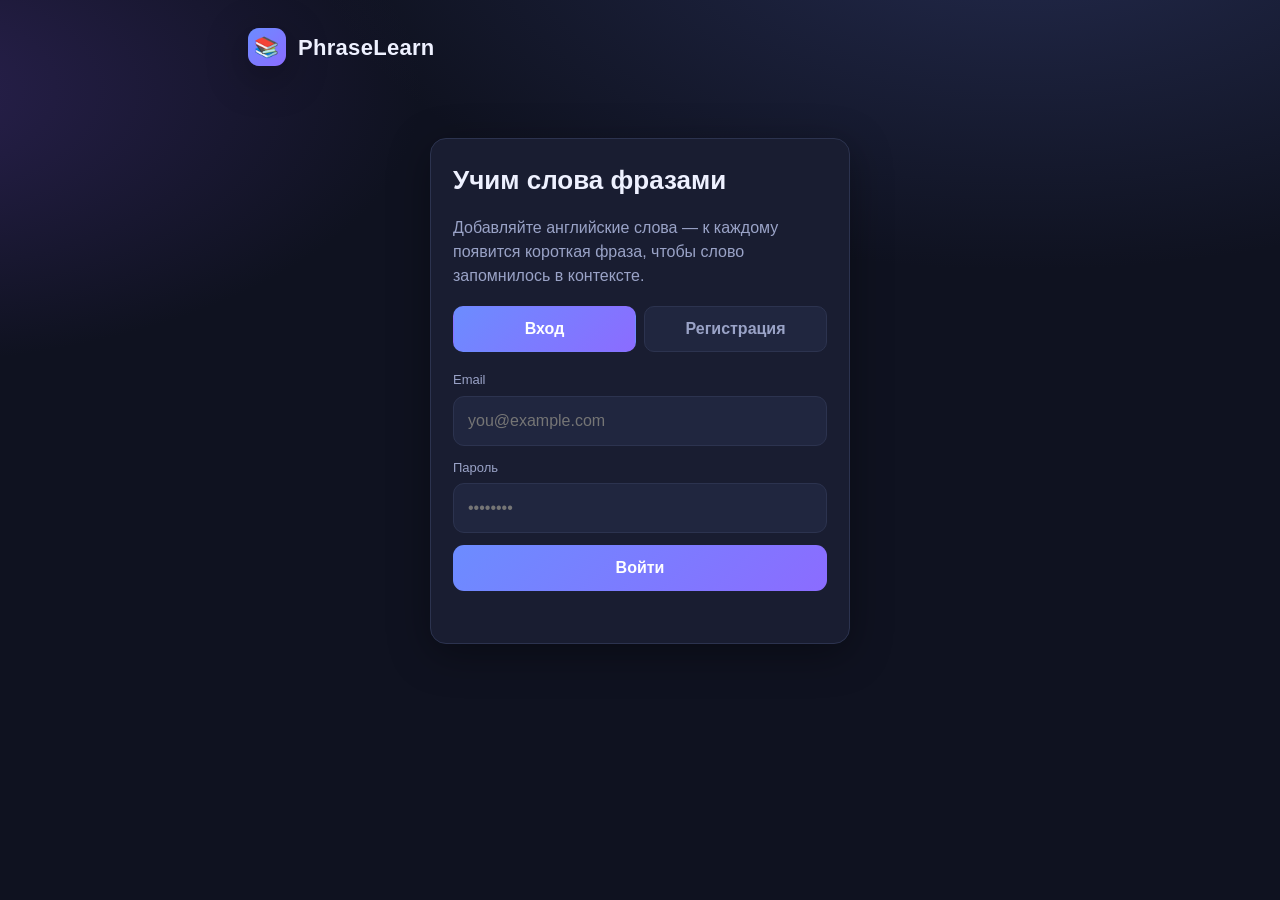
==== frontend/index.html @ 5d52c5e7 "Изменена логика формирования и изучения фраз" ====
<!DOCTYPE html>
<html lang="ru">
<head>
<meta charset="UTF-8">
<meta name="viewport" content="width=device-width, initial-scale=1.0">
<title>PhraseLearn — учим слова фразами</title>
<style>
  :root{
    --bg:#0f1220; --card:#191d31; --card2:#20263f; --line:#2c334f;
    --text:#eef1ff; --muted:#9aa3c7; --accent:#6c8cff; --accent2:#8b6cff;
    --good:#3ecf8e; --danger:#ff6b6b; --warn:#ffcc66;
    --radius:16px; --shadow:0 10px 40px rgba(0,0,0,.35);
  }
  *{box-sizing:border-box}
  body{
    margin:0; font-family:-apple-system,BlinkMacSystemFont,"Segoe UI",Roboto,Helvetica,Arial,sans-serif;
    background:radial-gradient(1200px 600px at 80% -10%,#232a4d 0%,transparent 60%),
               radial-gradient(1000px 500px at -10% 10%,#2a2150 0%,transparent 55%),
               var(--bg);
    color:var(--text); min-height:100vh; line-height:1.5;
  }
  .wrap{max-width:820px; margin:0 auto; padding:28px 18px 80px}
  header.top{display:flex; align-items:center; justify-content:space-between; margin-bottom:26px}
  .brand{display:flex; align-items:center; gap:12px; font-weight:800; font-size:22px; letter-spacing:.3px}
  .logo{width:38px;height:38px;border-radius:11px;
    background:linear-gradient(135deg,var(--accent),var(--accent2));
    display:grid;place-items:center;font-size:20px;box-shadow:var(--shadow)}
  .muted{color:var(--muted)}
  .head-right{display:flex; align-items:center; gap:12px}
  .levelbox{display:flex; align-items:center; gap:8px; font-size:13px; color:var(--muted)}
  .levelbox select{background:var(--card2); border:1px solid var(--line); color:var(--text);
    padding:8px 10px; border-radius:10px; font:inherit; font-size:14px; outline:none; cursor:pointer}
  .levelbox select:focus{border-color:var(--accent)}
  button{font:inherit; cursor:pointer; border:none; border-radius:11px; transition:.15s}
  button:active{transform:translateY(1px)}
  .btn{background:linear-gradient(135deg,var(--accent),var(--accent2)); color:#fff; padding:11px 18px; font-weight:700}
  .btn:hover{filter:brightness(1.08)}
  .btn.ghost{background:transparent; border:1px solid var(--line); color:var(--text); font-weight:600}
  .btn.ghost:hover{background:var(--card2)}
  .btn.sm{padding:7px 12px; font-size:13px; border-radius:9px}
  input{
    width:100%; background:var(--card2); border:1px solid var(--line); color:var(--text);
    padding:12px 14px; border-radius:11px; font:inherit; outline:none
  }
  input:focus{border-color:var(--accent)}
  .card{background:var(--card); border:1px solid var(--line); border-radius:var(--radius); padding:22px; box-shadow:var(--shadow)}
  .hidden{display:none!important}

  /* Auth */
  .auth{max-width:420px; margin:8vh auto 0}
  .auth h1{margin:0 0 4px; font-size:26px}
  .tabs{display:flex; gap:8px; margin:18px 0}
  .tab{flex:1; text-align:center; padding:10px; border-radius:10px; background:var(--card2); border:1px solid var(--line); color:var(--muted); font-weight:600}
  .tab.active{color:#fff; background:linear-gradient(135deg,var(--accent),var(--accent2)); border-color:transparent}
  .field{margin-bottom:12px}
  .field label{display:block; font-size:13px; color:var(--muted); margin-bottom:6px}
  .msg{margin-top:12px; font-size:14px; min-height:18px}
  .msg.err{color:var(--danger)} .msg.ok{color:var(--good)}
  .hint{font-size:12px; color:var(--muted); margin-top:6px}

  /* Stats */
  .stats{display:grid; grid-template-columns:repeat(3,1fr); gap:12px; margin:18px 0}
  .stat{background:var(--card); border:1px solid var(--line); border-radius:14px; padding:16px; text-align:center}
  .stat b{display:block; font-size:26px}
  .stat span{font-size:13px; color:var(--muted)}

  /* Add form */
  .addgrid{display:grid; grid-template-columns:1fr 1fr auto; gap:10px}
  .preview{margin-top:12px; padding:12px 14px; background:var(--card2); border:1px dashed var(--line); border-radius:11px; font-size:14px}
  .preview em{color:var(--accent); font-style:normal; font-weight:600}

  /* Word list */
  .list{margin-top:22px; display:flex; flex-direction:column; gap:12px}
  .word{background:var(--card); border:1px solid var(--line); border-radius:14px; padding:16px 18px}
  .word.learned{border-color:var(--good); background:linear-gradient(180deg,rgba(62,207,142,.08),transparent)}
  .word .head{display:flex; align-items:baseline; gap:10px; flex-wrap:wrap}
  .word .en{font-size:19px; font-weight:800}
  .word .ru{color:var(--muted)}
  .word .badge{margin-left:auto; font-size:12px; padding:3px 9px; border-radius:20px; background:var(--card2); color:var(--muted)}
  .word.learned .badge{background:rgba(62,207,142,.15); color:var(--good)}
  .phrase{margin:10px 0 4px; font-size:15px; padding:10px 12px; background:var(--card2); border-radius:10px; border-left:3px solid var(--accent)}
  .word .actions{display:flex; gap:8px; flex-wrap:wrap; margin-top:12px}
  .progress{height:5px; background:var(--card2); border-radius:5px; overflow:hidden; margin-top:10px}
  .progress i{display:block; height:100%; background:linear-gradient(90deg,var(--accent),var(--accent2))}
  .empty{text-align:center; color:var(--muted); padding:40px 0}
  /* Study (режим учёбы фразами) */
  .studybar{display:flex; align-items:center; gap:14px; margin-bottom:18px}
  .studybar .count{font-weight:700; white-space:nowrap}
  .studybar .progress{flex:1; margin-top:0}
  .study-card{min-height:320px; display:flex; flex-direction:column; justify-content:center; align-items:center; text-align:center; gap:18px; padding:38px 26px}
  .study-card .hint{font-size:15px; color:var(--muted); text-transform:uppercase; letter-spacing:1px}
  .study-card .big-phrase{font-size:26px; font-weight:700; line-height:1.4; max-width:560px}
  .study-card .big-phrase .blank{color:var(--accent); border-bottom:2px dashed var(--accent); padding:0 6px}
  .study-card .big-phrase em{color:var(--accent); font-style:normal}
  .study-card .reveal-word{font-size:22px; font-weight:800; color:var(--accent)}
  .study-options{display:grid; grid-template-columns:1fr 1fr; gap:12px; width:100%; max-width:520px; margin-top:6px}
  .opt{padding:16px; font-size:18px; font-weight:700; background:var(--card2); border:1px solid var(--line); color:var(--text)}
  .opt:hover:not(:disabled){border-color:var(--accent)}
  .opt:disabled{cursor:default}
  .opt.correct{background:rgba(62,207,142,.18); border-color:var(--good); color:var(--good)}
  .opt.wrong{background:rgba(255,107,107,.15); border-color:var(--danger); color:var(--danger)}
  .study-feedback{font-size:16px; font-weight:700; margin-top:4px}
  .study-feedback.ok{color:var(--good)} .study-feedback.no{color:var(--danger)}
  .study-actions{display:flex; gap:10px; flex-wrap:wrap; justify-content:center; margin-top:16px}
  @media(max-width:560px){ .study-options{grid-template-columns:1fr} }
  .study-done{text-align:center; padding:50px 20px}
  .study-done .big{font-size:48px; margin-bottom:10px}
  .toast{position:fixed; bottom:22px; left:50%; transform:translateX(-50%);
    background:var(--card2); border:1px solid var(--line); padding:12px 20px; border-radius:12px;
    box-shadow:var(--shadow); opacity:0; transition:.25s; pointer-events:none}
  .toast.show{opacity:1}
  @media(max-width:560px){ .addgrid{grid-template-columns:1fr} .stats{grid-template-columns:repeat(3,1fr)} }
</style>
</head>
<body>
<div class="wrap">
  <header class="top">
    <div class="brand"><div class="logo">📚</div> PhraseLearn</div>
    <div class="head-right">
      <label id="levelBox" class="levelbox hidden">Уровень
        <select id="levelSel">
          <option value="A1">A1 · начинающий</option>
          <option value="A2">A2 · элементарный</option>
          <option value="B1">B1 · средний</option>
          <option value="B2">B2 · выше среднего</option>
          <option value="C1">C1 · продвинутый</option>
        </select>
      </label>
      <button id="logoutBtn" class="btn ghost sm hidden">Выйти</button>
    </div>
  </header>

  <!-- ЭКРАН АВТОРИЗАЦИИ -->
  <section id="authView" class="auth">
    <div class="card">
      <h1>Учим слова фразами</h1>
      <p class="muted">Добавляйте английские слова — к каждому появится короткая фраза, чтобы слово запомнилось в контексте.</p>
      <div class="tabs">
        <div class="tab active" data-mode="login">Вход</div>
        <div class="tab" data-mode="register">Регистрация</div>
      </div>
      <div class="field">
        <label>Email</label>
        <input id="email" type="email" placeholder="you@example.com" autocomplete="username">
      </div>
      <div class="field">
        <label>Пароль</label>
        <input id="password" type="password" placeholder="••••••••" autocomplete="current-password">
        <div class="hint" id="pwHint">Для регистрации: минимум 8 символов, заглавная буква и цифра.</div>
      </div>
      <button id="authBtn" class="btn" style="width:100%">Войти</button>
      <div class="msg" id="authMsg"></div>
    </div>
  </section>

  <!-- ОСНОВНОЙ ЭКРАН -->
  <section id="appView" class="hidden">
    <div class="stats">
      <div class="stat"><b id="stTotal">0</b><span>всего слов</span></div>
      <div class="stat"><b id="stLearned" style="color:var(--good)">0</b><span>выучено</span></div>
      <div class="stat"><b id="stLeft" style="color:var(--warn)">0</b><span>осталось</span></div>
    </div>

    <div class="card">
      <div class="addgrid">
        <input id="wText" placeholder="Слово (english)">
        <input id="wTrans" placeholder="Перевод (русский)">
        <button id="addBtn" class="btn">Добавить</button>
      </div>
      <div id="previewBox" class="preview hidden"></div>
      <div class="msg err" id="addMsg"></div>
    </div>

    <button id="studyBtn" class="btn" style="width:100%;margin-top:14px">▶ Учить фразы подряд</button>

    <div class="list" id="list"></div>
  </section>

  <!-- ЭКРАН УЧЁБЫ ФРАЗАМИ -->
  <section id="studyView" class="hidden">
    <div class="studybar">
      <span class="count" id="studyCount">0 / 0</span>
      <div class="progress"><i id="studyProgress" style="width:0%"></i></div>
      <button id="studyExit" class="btn ghost sm">Выйти</button>
    </div>
    <div class="card study-card" id="studyBody"></div>
  </section>
</div>

<div class="toast" id="toast"></div>

<script>
const API = "/api/v1";
let token = localStorage.getItem("token") || null;
let authMode = "login";

const $ = s => document.querySelector(s);
const toast = (t) => { const el=$("#toast"); el.textContent=t; el.classList.add("show"); setTimeout(()=>el.classList.remove("show"),1800); };

async function api(path, {method="GET", body=null, form=false, auth=false}={}){
  const headers = {};
  if(token) headers["Authorization"] = "Bearer "+token;
  let payload = body;
  if(form){ headers["Content-Type"]="application/x-www-form-urlencoded"; payload=new URLSearchParams(body).toString(); }
  else if(body){ headers["Content-Type"]="application/json"; payload=JSON.stringify(body); }
  const res = await fetch(API+path, {method, headers, body:payload});
  const data = res.status===204 ? null : await res.json().catch(()=>null);
  if(!res.ok){
    // 401 на защищённом запросе = сессия истекла → выходим.
    // На запросах входа/регистрации (auth) 401 = неверные данные, показываем причину.
    if(res.status===401 && !auth){ logout(); throw new Error("Нужно войти заново."); }
    const m = data?.error?.message || data?.detail || "Что-то пошло не так, попробуйте ещё раз.";
    throw new Error(typeof m==="string"?m:JSON.stringify(m));
  }
  return data;
}

/* ---------- Авторизация ---------- */
document.querySelectorAll(".tab").forEach(t=>t.onclick=()=>{
  authMode=t.dataset.mode;
  document.querySelectorAll(".tab").forEach(x=>x.classList.toggle("active",x===t));
  $("#authBtn").textContent = authMode==="login" ? "Войти" : "Зарегистрироваться";
  $("#pwHint").style.display = authMode==="register" ? "block" : "none";
  $("#password").autocomplete = authMode==="login" ? "current-password":"new-password";
  $("#authMsg").textContent="";
});
$("#pwHint").style.display="none";

$("#authBtn").onclick = async ()=>{
  const email=$("#email").value.trim(), password=$("#password").value;
  const msg=$("#authMsg"); msg.className="msg"; msg.textContent="";
  if(!email||!password){ msg.className="msg err"; msg.textContent="Заполните email и пароль."; return; }
  try{
    if(authMode==="register"){
      await api("/auth/register",{method:"POST",body:{email,password},auth:true});
      msg.className="msg ok"; msg.textContent="Готово! Входим…";
    }
    const tok = await api("/auth/login",{method:"POST",form:true,body:{username:email,password},auth:true});
    token = tok.access_token; localStorage.setItem("token",token);
    enterApp();
  }catch(e){ msg.className="msg err"; msg.textContent=e.message; }
};

function logout(){
  token=null; localStorage.removeItem("token");
  $("#appView").classList.add("hidden"); $("#authView").classList.remove("hidden");
  $("#logoutBtn").classList.add("hidden");
  $("#levelBox").classList.add("hidden");
}
$("#logoutBtn").onclick=logout;

/* Смена уровня: новые фразы (при добавлении/регенерации/предпросмотре) станут
   проще или сложнее. Уже сохранённые фразы не меняются. */
$("#levelSel").onchange = async ()=>{
  try{
    await api("/auth/level",{method:"PATCH",body:{level:$("#levelSel").value}});
    toast("Уровень: "+$("#levelSel").value);
    if($("#wText").value.trim()) schedulePreview();
  }catch(e){ toast(e.message); }
};

/* ---------- Основной экран ---------- */
async function enterApp(){
  $("#authView").classList.add("hidden");
  $("#appView").classList.remove("hidden");
  $("#logoutBtn").classList.remove("hidden");
  try{ const me=await api("/auth/me"); $("#levelSel").value=me.level; }catch(e){}
  $("#levelBox").classList.remove("hidden");
  await refresh();
}

async function refresh(){
  const [stats, words] = await Promise.all([
    api("/words/stats"),
    api("/words?limit=1000")
  ]);
  $("#stTotal").textContent=stats.total;
  $("#stLearned").textContent=stats.learned;
  $("#stLeft").textContent=stats.remaining;
  renderList(words.items);
}

function esc(s){ return (s||"").replace(/[&<>"]/g,c=>({"&":"&amp;","<":"&lt;",">":"&gt;",'"':"&quot;"}[c])); }

function highlight(phrase, word){
  const p=esc(phrase);
  if(!word) return p;
  const re=new RegExp("("+word.replace(/[.*+?^${}()|[\]\\]/g,"\\$&")+")","ig");
  return p.replace(re,"<em>$1</em>");
}

function renderList(items){
  const box=$("#list");
  if(!items.length){ box.innerHTML='<div class="empty">Пока нет слов. Добавьте первое сверху ☝️</div>'; return; }
  box.innerHTML = items.map(w=>{
    const pct=Math.min(100, w.review_count/5*100);
    return `<div class="word ${w.is_learned?'learned':''}" data-id="${w.id}">
      <div class="head">
        <span class="en">${esc(w.text)}</span>
        <span class="ru">— ${esc(w.translation)}</span>
        <span class="badge">${w.is_learned?'выучено ✓':'повторов: '+w.review_count+'/5'}</span>
      </div>
      <div class="phrase">${highlight(w.phrase||'—', w.text)}</div>
      <div class="progress"><i style="width:${pct}%"></i></div>
      <div class="actions">
        <button class="btn sm" data-act="review">Повторить</button>
        <button class="btn ghost sm" data-act="regen">🔁 Другая фраза</button>
        <button class="btn ghost sm" data-act="learned">${w.is_learned?'Вернуть в учёбу':'Отметить выученным'}</button>
        <button class="btn ghost sm" data-act="reset" ${w.review_count===0&&!w.is_learned?'disabled style="opacity:.4"':''}>↺ Сбросить</button>
        <button class="btn ghost sm" data-act="del" style="margin-left:auto;color:var(--danger)">Удалить</button>
      </div>
    </div>`;
  }).join("");
}

/* Делегирование кликов по карточкам */
$("#list").onclick = async (e)=>{
  const btn=e.target.closest("button[data-act]"); if(!btn) return;
  const id=e.target.closest(".word").dataset.id;
  const act=btn.dataset.act;
  try{
    if(act==="review"){ await api(`/words/${id}/review`,{method:"PATCH"}); toast("Повторили ✓"); }
    else if(act==="regen"){ await api(`/words/${id}/regenerate-phrase`,{method:"PATCH"}); toast("Новая фраза"); }
    else if(act==="learned"){
      const w=btn.closest(".word"); const isLearned=w.classList.contains("learned");
      await api(`/words/${id}/learned`,{method:"PATCH",body:{is_learned:!isLearned}});
    }
    else if(act==="reset"){ await api(`/words/${id}/reset`,{method:"PATCH"}); toast("Прогресс сброшен"); }
    else if(act==="del"){ await api(`/words/${id}`,{method:"DELETE"}); toast("Удалено"); }
    await refresh();
  }catch(err){ toast(err.message); }
};

/* Предпросмотр фразы при вводе слова или перевода */
let previewTimer=null;
function schedulePreview(){
  clearTimeout(previewTimer);
  const text=$("#wText").value.trim();
  const translation=$("#wTrans").value.trim();
  const box=$("#previewBox");
  if(!text){ box.classList.add("hidden"); return; }
  previewTimer=setTimeout(async ()=>{
    try{
      const r=await api("/words/preview-phrase",{method:"POST",body:{text,translation}});
      box.classList.remove("hidden");
      box.innerHTML="Пример фразы: "+highlight(r.phrases[0], text);
    }catch(e){ box.classList.add("hidden"); }
  },350);
}
$("#wText").addEventListener("input", schedulePreview);
$("#wTrans").addEventListener("input", schedulePreview);

$("#addBtn").onclick = async ()=>{
  const text=$("#wText").value.trim(), translation=$("#wTrans").value.trim();
  const msg=$("#addMsg"); msg.textContent="";
  if(!text||!translation){ msg.textContent="Введите слово и перевод."; return; }
  try{
    await api("/words",{method:"POST",body:{text,translation}});
    $("#wText").value=""; $("#wTrans").value=""; $("#previewBox").classList.add("hidden");
    await refresh(); toast("Слово добавлено");
  }catch(e){ msg.textContent=e.message; }
};
[$("#wText"),$("#wTrans")].forEach(i=>i.addEventListener("keydown",e=>{ if(e.key==="Enter") $("#addBtn").click(); }));

/* ---------- Режим учёбы: викторина с выбором из 4 слов ---------- */
let study = {cards:[], i:0, options:[], answered:false, chosen:null, correct:false};

// Запасные слова-отвлекатели, если в словаре пока мало слов.
const FALLBACK_WORDS=["time","people","water","music","light","money","house","garden",
  "market","letter","summer","travel","coffee","window","picture","school","animal","river"];

function shuffle(a){ for(let k=a.length-1;k>0;k--){ const j=Math.floor(Math.random()*(k+1)); [a[k],a[j]]=[a[j],a[k]]; } return a; }

// Заменяет изучаемое слово во фразе на пропуск (••• с подчёркиванием).
function blankPhrase(phrase, word){
  const p=esc(phrase);
  if(!word) return p;
  const re=new RegExp("("+word.replace(/[.*+?^${}()|[\]\\]/g,"\\$&")+")","ig");
  return p.replace(re,'<span class="blank">•••</span>');
}

// Собирает 4 варианта: правильное слово + 3 отвлекателя из других слов словаря.
function buildOptions(cards, i){
  const correct=cards[i].text;
  const seen=new Set([correct.toLowerCase()]);
  const pool=[];
  for(const c of cards){ const t=c.text; if(!seen.has(t.toLowerCase())){ pool.push(t); seen.add(t.toLowerCase()); } }
  shuffle(pool);
  const extra=shuffle(FALLBACK_WORDS.filter(f=>!seen.has(f)));
  const distractors=[...pool, ...extra].slice(0,3);
  return shuffle([correct, ...distractors]);
}

async function startStudy(){
  let words;
  try{ words=(await api("/words?limit=1000")).items; }
  catch(e){ toast(e.message); return; }
  if(!words.length){ toast("Сначала добавьте слова ☝️"); return; }
  words.sort((a,b)=> (a.is_learned?1:0) - (b.is_learned?1:0)); // невыученные — вперёд
  study={cards:words, i:0, options:[], answered:false, chosen:null, correct:false};
  $("#appView").classList.add("hidden");
  $("#studyView").classList.remove("hidden");
  goToCard(0);
}

function exitStudy(){
  $("#studyView").classList.add("hidden");
  $("#appView").classList.remove("hidden");
  refresh();
}

function goToCard(index){
  study.i=index; study.answered=false; study.chosen=null; study.correct=false;
  if(index<study.cards.length) study.options=buildOptions(study.cards, index);
  renderStudy();
}

function renderStudy(){
  const {cards,i,answered,chosen,correct,options}=study;
  const body=$("#studyBody");
  if(i>=cards.length){
    $("#studyCount").textContent=cards.length+" / "+cards.length;
    $("#studyProgress").style.width="100%";
    body.innerHTML=`<div class="study-done"><div class="big">🎉</div>
      <h2>Готово!</h2><p class="muted">Вы прошли все фразы.</p>
      <button class="btn" onclick="exitStudy()">Вернуться к словам</button></div>`;
    return;
  }
  $("#studyCount").textContent=(i+1)+" / "+cards.length;
  $("#studyProgress").style.width=(i/cards.length*100)+"%";
  const w=cards[i];
  const phraseHtml=answered?highlight(w.phrase||'—',w.text):blankPhrase(w.phrase||'—',w.text);
  const optsHtml=options.map(o=>{
    let cls="opt";
    if(answered){
      if(o.toLowerCase()===w.text.toLowerCase()) cls+=" correct";
      else if(o===chosen) cls+=" wrong";
    }
    return `<button class="${cls}" data-opt="${esc(o)}" ${answered?'disabled':''}>${esc(o)}</button>`;
  }).join("");
  const feedback=answered
    ? `<div class="study-feedback ${correct?'ok':'no'}">${correct?'Верно! +1 запоминание':'Неверно, −1 запоминание'}</div>`
    : '';
  const actions=answered
    ? `<button class="btn" data-s="next">Дальше →</button>`
    : `<button class="btn ghost" data-s="skip">Пропустить →</button>`;
  body.innerHTML=`
    <div class="hint">${answered?'слово во фразе':'какое слово пропущено?'}</div>
    <div class="big-phrase">${phraseHtml}</div>
    <div class="muted">Перевод слова: ${esc(w.translation)}</div>
    <div class="study-options">${optsHtml}</div>
    ${feedback}
    <div class="study-actions">${actions}</div>`;
}

$("#studyBody").onclick = async (e)=>{
  const opt=e.target.closest("button.opt");
  if(opt){
    if(study.answered) return;
    const w=study.cards[study.i];
    const chosen=opt.dataset.opt;
    const correct = chosen.toLowerCase()===w.text.toLowerCase();
    study.answered=true; study.chosen=chosen; study.correct=correct;
    renderStudy(); // сразу показываем результат
    try{ study.cards[study.i]=await api(`/words/${w.id}/answer`,{method:"PATCH",body:{correct}}); }
    catch(err){ toast(err.message); }
    return;
  }
  const act=e.target.closest("button[data-s]");
  if(act && (act.dataset.s==="next" || act.dataset.s==="skip")) goToCard(study.i+1);
};
$("#studyBtn").onclick=startStudy;
$("#studyExit").onclick=exitStudy;

/* Автовход, если есть токен */
if(token){ enterApp().catch(logout); }
</script>
</body>
</html>
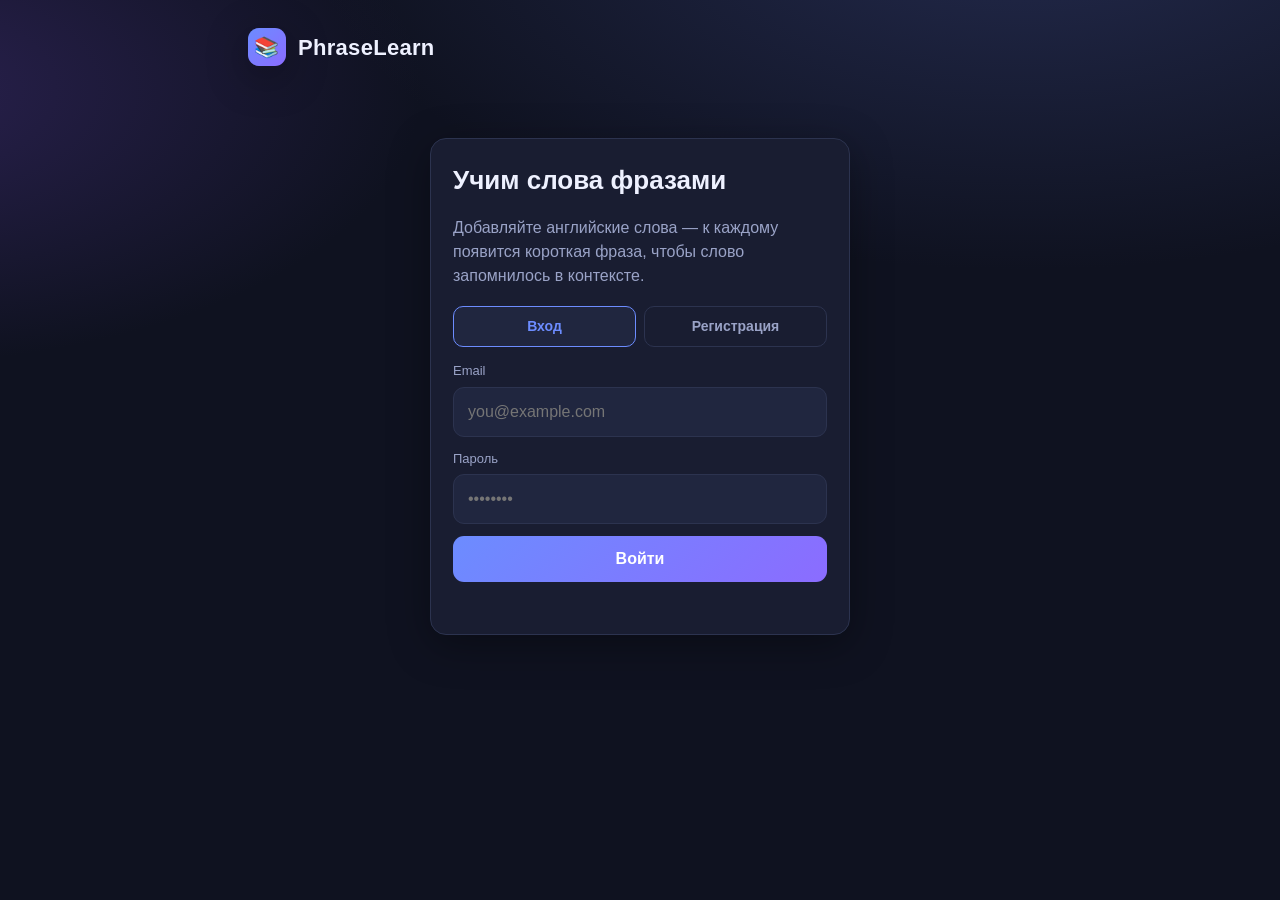
==== commit 20c65340: "Каталог готовых слов, картинки-сцены и модульный фронтенд Каталог: справочник уровней и категорий, ф" ====
--- a/frontend/index.html
+++ b/frontend/index.html
@@ -4,119 +4,14 @@
 <meta charset="UTF-8">
 <meta name="viewport" content="width=device-width, initial-scale=1.0">
 <title>PhraseLearn — учим слова фразами</title>
-<style>
-  :root{
-    --bg:#0f1220; --card:#191d31; --card2:#20263f; --line:#2c334f;
-    --text:#eef1ff; --muted:#9aa3c7; --accent:#6c8cff; --accent2:#8b6cff;
-    --good:#3ecf8e; --danger:#ff6b6b; --warn:#ffcc66;
-    --radius:16px; --shadow:0 10px 40px rgba(0,0,0,.35);
-  }
-  *{box-sizing:border-box}
-  body{
-    margin:0; font-family:-apple-system,BlinkMacSystemFont,"Segoe UI",Roboto,Helvetica,Arial,sans-serif;
-    background:radial-gradient(1200px 600px at 80% -10%,#232a4d 0%,transparent 60%),
-               radial-gradient(1000px 500px at -10% 10%,#2a2150 0%,transparent 55%),
-               var(--bg);
-    color:var(--text); min-height:100vh; line-height:1.5;
-  }
-  .wrap{max-width:820px; margin:0 auto; padding:28px 18px 80px}
-  header.top{display:flex; align-items:center; justify-content:space-between; margin-bottom:26px}
-  .brand{display:flex; align-items:center; gap:12px; font-weight:800; font-size:22px; letter-spacing:.3px}
-  .logo{width:38px;height:38px;border-radius:11px;
-    background:linear-gradient(135deg,var(--accent),var(--accent2));
-    display:grid;place-items:center;font-size:20px;box-shadow:var(--shadow)}
-  .muted{color:var(--muted)}
-  .head-right{display:flex; align-items:center; gap:12px}
-  .levelbox{display:flex; align-items:center; gap:8px; font-size:13px; color:var(--muted)}
-  .levelbox select{background:var(--card2); border:1px solid var(--line); color:var(--text);
-    padding:8px 10px; border-radius:10px; font:inherit; font-size:14px; outline:none; cursor:pointer}
-  .levelbox select:focus{border-color:var(--accent)}
-  button{font:inherit; cursor:pointer; border:none; border-radius:11px; transition:.15s}
-  button:active{transform:translateY(1px)}
-  .btn{background:linear-gradient(135deg,var(--accent),var(--accent2)); color:#fff; padding:11px 18px; font-weight:700}
-  .btn:hover{filter:brightness(1.08)}
-  .btn.ghost{background:transparent; border:1px solid var(--line); color:var(--text); font-weight:600}
-  .btn.ghost:hover{background:var(--card2)}
-  .btn.sm{padding:7px 12px; font-size:13px; border-radius:9px}
-  input{
-    width:100%; background:var(--card2); border:1px solid var(--line); color:var(--text);
-    padding:12px 14px; border-radius:11px; font:inherit; outline:none
-  }
-  input:focus{border-color:var(--accent)}
-  .card{background:var(--card); border:1px solid var(--line); border-radius:var(--radius); padding:22px; box-shadow:var(--shadow)}
-  .hidden{display:none!important}
-
-  /* Auth */
-  .auth{max-width:420px; margin:8vh auto 0}
-  .auth h1{margin:0 0 4px; font-size:26px}
-  .tabs{display:flex; gap:8px; margin:18px 0}
-  .tab{flex:1; text-align:center; padding:10px; border-radius:10px; background:var(--card2); border:1px solid var(--line); color:var(--muted); font-weight:600}
-  .tab.active{color:#fff; background:linear-gradient(135deg,var(--accent),var(--accent2)); border-color:transparent}
-  .field{margin-bottom:12px}
-  .field label{display:block; font-size:13px; color:var(--muted); margin-bottom:6px}
-  .msg{margin-top:12px; font-size:14px; min-height:18px}
-  .msg.err{color:var(--danger)} .msg.ok{color:var(--good)}
-  .hint{font-size:12px; color:var(--muted); margin-top:6px}
-
-  /* Stats */
-  .stats{display:grid; grid-template-columns:repeat(3,1fr); gap:12px; margin:18px 0}
-  .stat{background:var(--card); border:1px solid var(--line); border-radius:14px; padding:16px; text-align:center}
-  .stat b{display:block; font-size:26px}
-  .stat span{font-size:13px; color:var(--muted)}
-
-  /* Add form */
-  .addgrid{display:grid; grid-template-columns:1fr 1fr auto; gap:10px}
-  .preview{margin-top:12px; padding:12px 14px; background:var(--card2); border:1px dashed var(--line); border-radius:11px; font-size:14px}
-  .preview em{color:var(--accent); font-style:normal; font-weight:600}
-
-  /* Word list */
-  .list{margin-top:22px; display:flex; flex-direction:column; gap:12px}
-  .word{background:var(--card); border:1px solid var(--line); border-radius:14px; padding:16px 18px}
-  .word.learned{border-color:var(--good); background:linear-gradient(180deg,rgba(62,207,142,.08),transparent)}
-  .word .head{display:flex; align-items:baseline; gap:10px; flex-wrap:wrap}
-  .word .en{font-size:19px; font-weight:800}
-  .word .ru{color:var(--muted)}
-  .word .badge{margin-left:auto; font-size:12px; padding:3px 9px; border-radius:20px; background:var(--card2); color:var(--muted)}
-  .word.learned .badge{background:rgba(62,207,142,.15); color:var(--good)}
-  .phrase{margin:10px 0 4px; font-size:15px; padding:10px 12px; background:var(--card2); border-radius:10px; border-left:3px solid var(--accent)}
-  .word .actions{display:flex; gap:8px; flex-wrap:wrap; margin-top:12px}
-  .progress{height:5px; background:var(--card2); border-radius:5px; overflow:hidden; margin-top:10px}
-  .progress i{display:block; height:100%; background:linear-gradient(90deg,var(--accent),var(--accent2))}
-  .empty{text-align:center; color:var(--muted); padding:40px 0}
-  /* Study (режим учёбы фразами) */
-  .studybar{display:flex; align-items:center; gap:14px; margin-bottom:18px}
-  .studybar .count{font-weight:700; white-space:nowrap}
-  .studybar .progress{flex:1; margin-top:0}
-  .study-card{min-height:320px; display:flex; flex-direction:column; justify-content:center; align-items:center; text-align:center; gap:18px; padding:38px 26px}
-  .study-card .hint{font-size:15px; color:var(--muted); text-transform:uppercase; letter-spacing:1px}
-  .study-card .big-phrase{font-size:26px; font-weight:700; line-height:1.4; max-width:560px}
-  .study-card .big-phrase .blank{color:var(--accent); border-bottom:2px dashed var(--accent); padding:0 6px}
-  .study-card .big-phrase em{color:var(--accent); font-style:normal}
-  .study-card .reveal-word{font-size:22px; font-weight:800; color:var(--accent)}
-  .study-options{display:grid; grid-template-columns:1fr 1fr; gap:12px; width:100%; max-width:520px; margin-top:6px}
-  .opt{padding:16px; font-size:18px; font-weight:700; background:var(--card2); border:1px solid var(--line); color:var(--text)}
-  .opt:hover:not(:disabled){border-color:var(--accent)}
-  .opt:disabled{cursor:default}
-  .opt.correct{background:rgba(62,207,142,.18); border-color:var(--good); color:var(--good)}
-  .opt.wrong{background:rgba(255,107,107,.15); border-color:var(--danger); color:var(--danger)}
-  .study-feedback{font-size:16px; font-weight:700; margin-top:4px}
-  .study-feedback.ok{color:var(--good)} .study-feedback.no{color:var(--danger)}
-  .study-actions{display:flex; gap:10px; flex-wrap:wrap; justify-content:center; margin-top:16px}
-  @media(max-width:560px){ .study-options{grid-template-columns:1fr} }
-  .study-done{text-align:center; padding:50px 20px}
-  .study-done .big{font-size:48px; margin-bottom:10px}
-  .toast{position:fixed; bottom:22px; left:50%; transform:translateX(-50%);
-    background:var(--card2); border:1px solid var(--line); padding:12px 20px; border-radius:12px;
-    box-shadow:var(--shadow); opacity:0; transition:.25s; pointer-events:none}
-  .toast.show{opacity:1}
-  @media(max-width:560px){ .addgrid{grid-template-columns:1fr} .stats{grid-template-columns:repeat(3,1fr)} }
-</style>
+<link rel="stylesheet" href="css/styles.css">
 </head>
 <body>
 <div class="wrap">
   <header class="top">
     <div class="brand"><div class="logo">📚</div> PhraseLearn</div>
     <div class="head-right">
+      <button id="planPill" class="pill hidden">Free</button>
       <label id="levelBox" class="levelbox hidden">Уровень
         <select id="levelSel">
           <option value="A1">A1 · начинающий</option>
@@ -124,7 +19,11 @@
           <option value="B1">B1 · средний</option>
           <option value="B2">B2 · выше среднего</option>
           <option value="C1">C1 · продвинутый</option>
+          <option value="C2">C2 · владение в совершенстве</option>
         </select>
+      </label>
+      <label id="speakBox" class="speak-toggle hidden" title="Автоозвучка слова при показе ответа в тренировке">
+        <input type="checkbox" id="autoSpeak"> 🔊 Авто
       </label>
       <button id="logoutBtn" class="btn ghost sm hidden">Выйти</button>
     </div>
@@ -159,16 +58,44 @@
       <div class="stat"><b id="stTotal">0</b><span>всего слов</span></div>
       <div class="stat"><b id="stLearned" style="color:var(--good)">0</b><span>выучено</span></div>
       <div class="stat"><b id="stLeft" style="color:var(--warn)">0</b><span>осталось</span></div>
+      <div class="stat"><b id="stDue" style="color:var(--accent)">0</b><span>к повтору</span></div>
     </div>
 
     <div class="card">
-      <div class="addgrid">
-        <input id="wText" placeholder="Слово (english)">
-        <input id="wTrans" placeholder="Перевод (русский)">
-        <button id="addBtn" class="btn">Добавить</button>
+      <div class="tabs">
+        <button class="tab active" data-tab="manual">✍️ Добавить вручную</button>
+        <button class="tab" data-tab="catalog">📚 Выбрать из каталога</button>
       </div>
-      <div id="previewBox" class="preview hidden"></div>
-      <div class="msg err" id="addMsg"></div>
+
+      <div id="manualPane">
+        <div class="addgrid">
+          <input id="wText" placeholder="Слово (english)">
+          <input id="wTrans" placeholder="Перевод (русский)">
+          <button id="addBtn" class="btn">Добавить</button>
+        </div>
+        <div id="previewBox" class="preview hidden"></div>
+        <div class="msg err" id="addMsg"></div>
+      </div>
+
+      <div id="catalogPane" class="hidden">
+        <div class="catalog-filters">
+          <label>Уровень
+            <select id="catLevel"></select>
+          </label>
+          <label>Категория
+            <select id="catCategory"><option value="">Все категории</option></select>
+          </label>
+          <label class="catalog-toggle">
+            <input type="checkbox" id="catHideAdded"> скрыть добавленные
+          </label>
+        </div>
+        <div id="catBody" class="catalog-body"></div>
+        <div id="catBar" class="catalog-bar hidden">
+          <span id="catCount">Выбрано: 0</span>
+          <button id="catSelectAll" class="btn ghost sm">Выбрать все доступные</button>
+          <button id="catAdd" class="btn sm">Добавить выбранные</button>
+        </div>
+      </div>
     </div>
 
     <button id="studyBtn" class="btn" style="width:100%;margin-top:14px">▶ Учить фразы подряд</button>
@@ -181,299 +108,25 @@
     <div class="studybar">
       <span class="count" id="studyCount">0 / 0</span>
       <div class="progress"><i id="studyProgress" style="width:0%"></i></div>
+      <select id="studyMode" class="mode-select" title="Режим тренировки">
+        <option value="describe">🖼 Описание</option>
+        <option value="choice">🔤 Выбор</option>
+        <option value="type">✍️ Ввод</option>
+      </select>
       <button id="studyExit" class="btn ghost sm">Выйти</button>
     </div>
     <div class="card study-card" id="studyBody"></div>
   </section>
 </div>
 
+<!-- Модальное окно Premium -->
+<div class="modal-bg" id="premiumModal">
+  <div class="modal" id="premiumBody"></div>
+</div>
+
 <div class="toast" id="toast"></div>
 
-<script>
-const API = "/api/v1";
-let token = localStorage.getItem("token") || null;
-let authMode = "login";
 
-const $ = s => document.querySelector(s);
-const toast = (t) => { const el=$("#toast"); el.textContent=t; el.classList.add("show"); setTimeout(()=>el.classList.remove("show"),1800); };
-
-async function api(path, {method="GET", body=null, form=false, auth=false}={}){
-  const headers = {};
-  if(token) headers["Authorization"] = "Bearer "+token;
-  let payload = body;
-  if(form){ headers["Content-Type"]="application/x-www-form-urlencoded"; payload=new URLSearchParams(body).toString(); }
-  else if(body){ headers["Content-Type"]="application/json"; payload=JSON.stringify(body); }
-  const res = await fetch(API+path, {method, headers, body:payload});
-  const data = res.status===204 ? null : await res.json().catch(()=>null);
-  if(!res.ok){
-    // 401 на защищённом запросе = сессия истекла → выходим.
-    // На запросах входа/регистрации (auth) 401 = неверные данные, показываем причину.
-    if(res.status===401 && !auth){ logout(); throw new Error("Нужно войти заново."); }
-    const m = data?.error?.message || data?.detail || "Что-то пошло не так, попробуйте ещё раз.";
-    throw new Error(typeof m==="string"?m:JSON.stringify(m));
-  }
-  return data;
-}
-
-/* ---------- Авторизация ---------- */
-document.querySelectorAll(".tab").forEach(t=>t.onclick=()=>{
-  authMode=t.dataset.mode;
-  document.querySelectorAll(".tab").forEach(x=>x.classList.toggle("active",x===t));
-  $("#authBtn").textContent = authMode==="login" ? "Войти" : "Зарегистрироваться";
-  $("#pwHint").style.display = authMode==="register" ? "block" : "none";
-  $("#password").autocomplete = authMode==="login" ? "current-password":"new-password";
-  $("#authMsg").textContent="";
-});
-$("#pwHint").style.display="none";
-
-$("#authBtn").onclick = async ()=>{
-  const email=$("#email").value.trim(), password=$("#password").value;
-  const msg=$("#authMsg"); msg.className="msg"; msg.textContent="";
-  if(!email||!password){ msg.className="msg err"; msg.textContent="Заполните email и пароль."; return; }
-  try{
-    if(authMode==="register"){
-      await api("/auth/register",{method:"POST",body:{email,password},auth:true});
-      msg.className="msg ok"; msg.textContent="Готово! Входим…";
-    }
-    const tok = await api("/auth/login",{method:"POST",form:true,body:{username:email,password},auth:true});
-    token = tok.access_token; localStorage.setItem("token",token);
-    enterApp();
-  }catch(e){ msg.className="msg err"; msg.textContent=e.message; }
-};
-
-function logout(){
-  token=null; localStorage.removeItem("token");
-  $("#appView").classList.add("hidden"); $("#authView").classList.remove("hidden");
-  $("#logoutBtn").classList.add("hidden");
-  $("#levelBox").classList.add("hidden");
-}
-$("#logoutBtn").onclick=logout;
-
-/* Смена уровня: новые фразы (при добавлении/регенерации/предпросмотре) станут
-   проще или сложнее. Уже сохранённые фразы не меняются. */
-$("#levelSel").onchange = async ()=>{
-  try{
-    await api("/auth/level",{method:"PATCH",body:{level:$("#levelSel").value}});
-    toast("Уровень: "+$("#levelSel").value);
-    if($("#wText").value.trim()) schedulePreview();
-  }catch(e){ toast(e.message); }
-};
-
-/* ---------- Основной экран ---------- */
-async function enterApp(){
-  $("#authView").classList.add("hidden");
-  $("#appView").classList.remove("hidden");
-  $("#logoutBtn").classList.remove("hidden");
-  try{ const me=await api("/auth/me"); $("#levelSel").value=me.level; }catch(e){}
-  $("#levelBox").classList.remove("hidden");
-  await refresh();
-}
-
-async function refresh(){
-  const [stats, words] = await Promise.all([
-    api("/words/stats"),
-    api("/words?limit=1000")
-  ]);
-  $("#stTotal").textContent=stats.total;
-  $("#stLearned").textContent=stats.learned;
-  $("#stLeft").textContent=stats.remaining;
-  renderList(words.items);
-}
-
-function esc(s){ return (s||"").replace(/[&<>"]/g,c=>({"&":"&amp;","<":"&lt;",">":"&gt;",'"':"&quot;"}[c])); }
-
-function highlight(phrase, word){
-  const p=esc(phrase);
-  if(!word) return p;
-  const re=new RegExp("("+word.replace(/[.*+?^${}()|[\]\\]/g,"\\$&")+")","ig");
-  return p.replace(re,"<em>$1</em>");
-}
-
-function renderList(items){
-  const box=$("#list");
-  if(!items.length){ box.innerHTML='<div class="empty">Пока нет слов. Добавьте первое сверху ☝️</div>'; return; }
-  box.innerHTML = items.map(w=>{
-    const pct=Math.min(100, w.review_count/5*100);
-    return `<div class="word ${w.is_learned?'learned':''}" data-id="${w.id}">
-      <div class="head">
-        <span class="en">${esc(w.text)}</span>
-        <span class="ru">— ${esc(w.translation)}</span>
-        <span class="badge">${w.is_learned?'выучено ✓':'повторов: '+w.review_count+'/5'}</span>
-      </div>
-      <div class="phrase">${highlight(w.phrase||'—', w.text)}</div>
-      <div class="progress"><i style="width:${pct}%"></i></div>
-      <div class="actions">
-        <button class="btn sm" data-act="review">Повторить</button>
-        <button class="btn ghost sm" data-act="regen">🔁 Другая фраза</button>
-        <button class="btn ghost sm" data-act="learned">${w.is_learned?'Вернуть в учёбу':'Отметить выученным'}</button>
-        <button class="btn ghost sm" data-act="reset" ${w.review_count===0&&!w.is_learned?'disabled style="opacity:.4"':''}>↺ Сбросить</button>
-        <button class="btn ghost sm" data-act="del" style="margin-left:auto;color:var(--danger)">Удалить</button>
-      </div>
-    </div>`;
-  }).join("");
-}
-
-/* Делегирование кликов по карточкам */
-$("#list").onclick = async (e)=>{
-  const btn=e.target.closest("button[data-act]"); if(!btn) return;
-  const id=e.target.closest(".word").dataset.id;
-  const act=btn.dataset.act;
-  try{
-    if(act==="review"){ await api(`/words/${id}/review`,{method:"PATCH"}); toast("Повторили ✓"); }
-    else if(act==="regen"){ await api(`/words/${id}/regenerate-phrase`,{method:"PATCH"}); toast("Новая фраза"); }
-    else if(act==="learned"){
-      const w=btn.closest(".word"); const isLearned=w.classList.contains("learned");
-      await api(`/words/${id}/learned`,{method:"PATCH",body:{is_learned:!isLearned}});
-    }
-    else if(act==="reset"){ await api(`/words/${id}/reset`,{method:"PATCH"}); toast("Прогресс сброшен"); }
-    else if(act==="del"){ await api(`/words/${id}`,{method:"DELETE"}); toast("Удалено"); }
-    await refresh();
-  }catch(err){ toast(err.message); }
-};
-
-/* Предпросмотр фразы при вводе слова или перевода */
-let previewTimer=null;
-function schedulePreview(){
-  clearTimeout(previewTimer);
-  const text=$("#wText").value.trim();
-  const translation=$("#wTrans").value.trim();
-  const box=$("#previewBox");
-  if(!text){ box.classList.add("hidden"); return; }
-  previewTimer=setTimeout(async ()=>{
-    try{
-      const r=await api("/words/preview-phrase",{method:"POST",body:{text,translation}});
-      box.classList.remove("hidden");
-      box.innerHTML="Пример фразы: "+highlight(r.phrases[0], text);
-    }catch(e){ box.classList.add("hidden"); }
-  },350);
-}
-$("#wText").addEventListener("input", schedulePreview);
-$("#wTrans").addEventListener("input", schedulePreview);
-
-$("#addBtn").onclick = async ()=>{
-  const text=$("#wText").value.trim(), translation=$("#wTrans").value.trim();
-  const msg=$("#addMsg"); msg.textContent="";
-  if(!text||!translation){ msg.textContent="Введите слово и перевод."; return; }
-  try{
-    await api("/words",{method:"POST",body:{text,translation}});
-    $("#wText").value=""; $("#wTrans").value=""; $("#previewBox").classList.add("hidden");
-    await refresh(); toast("Слово добавлено");
-  }catch(e){ msg.textContent=e.message; }
-};
-[$("#wText"),$("#wTrans")].forEach(i=>i.addEventListener("keydown",e=>{ if(e.key==="Enter") $("#addBtn").click(); }));
-
-/* ---------- Режим учёбы: викторина с выбором из 4 слов ---------- */
-let study = {cards:[], i:0, options:[], answered:false, chosen:null, correct:false};
-
-// Запасные слова-отвлекатели, если в словаре пока мало слов.
-const FALLBACK_WORDS=["time","people","water","music","light","money","house","garden",
-  "market","letter","summer","travel","coffee","window","picture","school","animal","river"];
-
-function shuffle(a){ for(let k=a.length-1;k>0;k--){ const j=Math.floor(Math.random()*(k+1)); [a[k],a[j]]=[a[j],a[k]]; } return a; }
-
-// Заменяет изучаемое слово во фразе на пропуск (••• с подчёркиванием).
-function blankPhrase(phrase, word){
-  const p=esc(phrase);
-  if(!word) return p;
-  const re=new RegExp("("+word.replace(/[.*+?^${}()|[\]\\]/g,"\\$&")+")","ig");
-  return p.replace(re,'<span class="blank">•••</span>');
-}
-
-// Собирает 4 варианта: правильное слово + 3 отвлекателя из других слов словаря.
-function buildOptions(cards, i){
-  const correct=cards[i].text;
-  const seen=new Set([correct.toLowerCase()]);
-  const pool=[];
-  for(const c of cards){ const t=c.text; if(!seen.has(t.toLowerCase())){ pool.push(t); seen.add(t.toLowerCase()); } }
-  shuffle(pool);
-  const extra=shuffle(FALLBACK_WORDS.filter(f=>!seen.has(f)));
-  const distractors=[...pool, ...extra].slice(0,3);
-  return shuffle([correct, ...distractors]);
-}
-
-async function startStudy(){
-  let words;
-  try{ words=(await api("/words?limit=1000")).items; }
-  catch(e){ toast(e.message); return; }
-  if(!words.length){ toast("Сначала добавьте слова ☝️"); return; }
-  words.sort((a,b)=> (a.is_learned?1:0) - (b.is_learned?1:0)); // невыученные — вперёд
-  study={cards:words, i:0, options:[], answered:false, chosen:null, correct:false};
-  $("#appView").classList.add("hidden");
-  $("#studyView").classList.remove("hidden");
-  goToCard(0);
-}
-
-function exitStudy(){
-  $("#studyView").classList.add("hidden");
-  $("#appView").classList.remove("hidden");
-  refresh();
-}
-
-function goToCard(index){
-  study.i=index; study.answered=false; study.chosen=null; study.correct=false;
-  if(index<study.cards.length) study.options=buildOptions(study.cards, index);
-  renderStudy();
-}
-
-function renderStudy(){
-  const {cards,i,answered,chosen,correct,options}=study;
-  const body=$("#studyBody");
-  if(i>=cards.length){
-    $("#studyCount").textContent=cards.length+" / "+cards.length;
-    $("#studyProgress").style.width="100%";
-    body.innerHTML=`<div class="study-done"><div class="big">🎉</div>
-      <h2>Готово!</h2><p class="muted">Вы прошли все фразы.</p>
-      <button class="btn" onclick="exitStudy()">Вернуться к словам</button></div>`;
-    return;
-  }
-  $("#studyCount").textContent=(i+1)+" / "+cards.length;
-  $("#studyProgress").style.width=(i/cards.length*100)+"%";
-  const w=cards[i];
-  const phraseHtml=answered?highlight(w.phrase||'—',w.text):blankPhrase(w.phrase||'—',w.text);
-  const optsHtml=options.map(o=>{
-    let cls="opt";
-    if(answered){
-      if(o.toLowerCase()===w.text.toLowerCase()) cls+=" correct";
-      else if(o===chosen) cls+=" wrong";
-    }
-    return `<button class="${cls}" data-opt="${esc(o)}" ${answered?'disabled':''}>${esc(o)}</button>`;
-  }).join("");
-  const feedback=answered
-    ? `<div class="study-feedback ${correct?'ok':'no'}">${correct?'Верно! +1 запоминание':'Неверно, −1 запоминание'}</div>`
-    : '';
-  const actions=answered
-    ? `<button class="btn" data-s="next">Дальше →</button>`
-    : `<button class="btn ghost" data-s="skip">Пропустить →</button>`;
-  body.innerHTML=`
-    <div class="hint">${answered?'слово во фразе':'какое слово пропущено?'}</div>
-    <div class="big-phrase">${phraseHtml}</div>
-    <div class="muted">Перевод слова: ${esc(w.translation)}</div>
-    <div class="study-options">${optsHtml}</div>
-    ${feedback}
-    <div class="study-actions">${actions}</div>`;
-}
-
-$("#studyBody").onclick = async (e)=>{
-  const opt=e.target.closest("button.opt");
-  if(opt){
-    if(study.answered) return;
-    const w=study.cards[study.i];
-    const chosen=opt.dataset.opt;
-    const correct = chosen.toLowerCase()===w.text.toLowerCase();
-    study.answered=true; study.chosen=chosen; study.correct=correct;
-    renderStudy(); // сразу показываем результат
-    try{ study.cards[study.i]=await api(`/words/${w.id}/answer`,{method:"PATCH",body:{correct}}); }
-    catch(err){ toast(err.message); }
-    return;
-  }
-  const act=e.target.closest("button[data-s]");
-  if(act && (act.dataset.s==="next" || act.dataset.s==="skip")) goToCard(study.i+1);
-};
-$("#studyBtn").onclick=startStudy;
-$("#studyExit").onclick=exitStudy;
-
-/* Автовход, если есть токен */
-if(token){ enterApp().catch(logout); }
-</script>
+<script type="module" src="js/app.js"></script>
 </body>
 </html>
--- a/frontend/css/styles.css
+++ b/frontend/css/styles.css
@@ -0,0 +1,244 @@
+/* Оформление PhraseLearn. Перенесено из index.html без изменений правил. */
+
+:root{
+  --bg:#0f1220; --card:#191d31; --card2:#20263f; --line:#2c334f;
+  --text:#eef1ff; --muted:#9aa3c7; --accent:#6c8cff; --accent2:#8b6cff;
+  --good:#3ecf8e; --danger:#ff6b6b; --warn:#ffcc66;
+  --radius:16px; --shadow:0 10px 40px rgba(0,0,0,.35);
+}
+*{box-sizing:border-box}
+body{
+  margin:0; font-family:-apple-system,BlinkMacSystemFont,"Segoe UI",Roboto,Helvetica,Arial,sans-serif;
+  background:radial-gradient(1200px 600px at 80% -10%,#232a4d 0%,transparent 60%),
+             radial-gradient(1000px 500px at -10% 10%,#2a2150 0%,transparent 55%),
+             var(--bg);
+  color:var(--text); min-height:100vh; line-height:1.5;
+}
+.wrap{max-width:820px; margin:0 auto; padding:28px 18px 80px}
+header.top{display:flex; align-items:center; justify-content:space-between; gap:12px; flex-wrap:wrap; margin-bottom:26px}
+.brand{display:flex; align-items:center; gap:12px; font-weight:800; font-size:22px; letter-spacing:.3px}
+.logo{width:38px;height:38px;border-radius:11px;
+  background:linear-gradient(135deg,var(--accent),var(--accent2));
+  display:grid;place-items:center;font-size:20px;box-shadow:var(--shadow)}
+.muted{color:var(--muted)}
+.head-right{display:flex; align-items:center; gap:12px; flex-wrap:wrap; justify-content:flex-end}
+.pill{background:var(--card2); border:1px solid var(--line); color:var(--text); padding:8px 14px; border-radius:20px; font-weight:700; font-size:13px}
+.pill:hover{border-color:var(--accent)}
+.pill.premium{background:linear-gradient(135deg,var(--accent),var(--accent2)); border-color:transparent; color:#fff}
+.modal-bg{position:fixed; inset:0; background:rgba(6,8,18,.7); display:none; align-items:center; justify-content:center; padding:20px; z-index:50}
+.modal-bg.show{display:flex}
+.modal{background:var(--card); border:1px solid var(--line); border-radius:18px; max-width:440px; width:100%; padding:26px; box-shadow:var(--shadow)}
+.modal h2{margin:0 0 4px; font-size:22px}
+.modal .price{font-size:14px; color:var(--muted); margin-bottom:18px}
+.modal ul{list-style:none; padding:0; margin:0 0 22px}
+.modal li{padding:9px 0; border-bottom:1px solid var(--line); display:flex; gap:10px; align-items:baseline; font-size:15px}
+.modal li .soon{margin-left:auto; font-size:11px; color:var(--muted); border:1px solid var(--line); border-radius:20px; padding:2px 8px; white-space:nowrap}
+.modal .note{font-size:12px; color:var(--muted); margin-top:14px; text-align:center}
+/* Карточки тарифных планов */
+.plans{display:grid; gap:10px; margin:0 0 18px}
+.plan{position:relative; display:flex; align-items:center; gap:12px; text-align:left; width:100%;
+  background:var(--card2); border:1px solid var(--line); border-radius:14px; padding:14px 16px; cursor:pointer; color:var(--text)}
+.plan:hover{border-color:var(--accent)}
+.plan.best{border-color:var(--accent)}
+.plan .p-term{font-weight:700; font-size:16px}
+.plan .p-per{font-size:12px; color:var(--muted)}
+.plan .p-price{margin-left:auto; text-align:right; font-weight:800; font-size:18px; white-space:nowrap}
+.plan .p-old{display:block; font-size:12px; color:var(--muted); text-decoration:line-through; font-weight:500}
+.plan .p-badge{position:absolute; top:-9px; right:14px; font-size:11px; font-weight:700; color:#fff;
+  background:linear-gradient(135deg,var(--accent),var(--accent2)); border-radius:20px; padding:2px 9px}
+/* Форма карты */
+.cardform{display:grid; gap:12px; margin:4px 0 18px}
+.cardform label{display:block; font-size:12px; color:var(--muted); margin-bottom:5px}
+.cardform input{width:100%; background:var(--card2); border:1px solid var(--line); color:var(--text);
+  padding:11px 12px; border-radius:10px; font:inherit; font-size:15px; outline:none; letter-spacing:.4px}
+.cardform input:focus{border-color:var(--accent)}
+.cardform .row{display:flex; gap:12px}
+.cardform .row>div{flex:1}
+.card-err{color:var(--danger); font-size:13px; min-height:18px; margin:-6px 0 6px}
+.modal .back{background:none; border:none; color:var(--muted); cursor:pointer; font:inherit; font-size:13px; padding:0; margin-bottom:12px}
+.modal .back:hover{color:var(--text)}
+.levelbox{display:flex; align-items:center; gap:8px; font-size:13px; color:var(--muted)}
+.levelbox select{background:var(--card2); border:1px solid var(--line); color:var(--text);
+  padding:8px 10px; border-radius:10px; font:inherit; font-size:14px; outline:none; cursor:pointer}
+.levelbox select:focus{border-color:var(--accent)}
+button{font:inherit; cursor:pointer; border:none; border-radius:11px; transition:.15s}
+button:active{transform:translateY(1px)}
+.btn{background:linear-gradient(135deg,var(--accent),var(--accent2)); color:#fff; padding:11px 18px; font-weight:700}
+.btn:hover{filter:brightness(1.08)}
+.btn.ghost{background:transparent; border:1px solid var(--line); color:var(--text); font-weight:600}
+.btn.ghost:hover{background:var(--card2)}
+.btn.sm{padding:7px 12px; font-size:13px; border-radius:9px}
+input{
+  width:100%; background:var(--card2); border:1px solid var(--line); color:var(--text);
+  padding:12px 14px; border-radius:11px; font:inherit; outline:none
+}
+input:focus{border-color:var(--accent)}
+.card{background:var(--card); border:1px solid var(--line); border-radius:var(--radius); padding:22px; box-shadow:var(--shadow)}
+.hidden{display:none!important}
+
+/* Auth */
+.auth{max-width:420px; margin:8vh auto 0}
+.auth h1{margin:0 0 4px; font-size:26px}
+.tabs{display:flex; gap:8px; margin:18px 0}
+.tab{flex:1; text-align:center; padding:10px; border-radius:10px; background:var(--card2); border:1px solid var(--line); color:var(--muted); font-weight:600}
+.tab.active{color:#fff; background:linear-gradient(135deg,var(--accent),var(--accent2)); border-color:transparent}
+.field{margin-bottom:12px}
+.field label{display:block; font-size:13px; color:var(--muted); margin-bottom:6px}
+.msg{margin-top:12px; font-size:14px; min-height:18px}
+.msg.err{color:var(--danger)} .msg.ok{color:var(--good)}
+.hint{font-size:12px; color:var(--muted); margin-top:6px}
+
+/* Stats */
+.stats{display:grid; grid-template-columns:repeat(4,1fr); gap:12px; margin:18px 0}
+.stat{background:var(--card); border:1px solid var(--line); border-radius:14px; padding:16px; text-align:center}
+.stat b{display:block; font-size:26px}
+.stat span{font-size:13px; color:var(--muted)}
+
+/* Add form */
+.addgrid{display:grid; grid-template-columns:1fr 1fr auto; gap:10px}
+.preview{margin-top:12px; padding:12px 14px; background:var(--card2); border:1px dashed var(--line); border-radius:11px; font-size:14px}
+.preview em{color:var(--accent); font-style:normal; font-weight:600}
+
+/* Word list */
+.list{margin-top:22px; display:flex; flex-direction:column; gap:12px}
+.word{background:var(--card); border:1px solid var(--line); border-radius:14px; padding:16px 18px}
+.word.learned{border-color:var(--good); background:linear-gradient(180deg,rgba(62,207,142,.08),transparent)}
+.word .head{display:flex; align-items:baseline; gap:10px; flex-wrap:wrap}
+.word .en{font-size:19px; font-weight:800}
+.word .ru{color:var(--muted)}
+.word .badge{margin-left:auto; font-size:12px; padding:3px 9px; border-radius:20px; background:var(--card2); color:var(--muted)}
+.word.learned .badge{background:rgba(62,207,142,.15); color:var(--good)}
+.phrase{margin:10px 0 4px; font-size:15px; padding:10px 12px; background:var(--card2); border-radius:10px; border-left:3px solid var(--accent)}
+/* Вкладки «вручную / каталог» */
+.tabs{display:flex; gap:8px; margin-bottom:14px; flex-wrap:wrap}
+.tab{padding:9px 14px; border-radius:10px; background:transparent; color:var(--muted);
+     border:1px solid var(--line); font-size:14px; font-weight:600; cursor:pointer}
+.tab:hover{color:var(--text)}
+.tab.active{background:var(--card2); color:var(--accent); border-color:var(--accent)}
+
+/* Каталог готовых слов */
+.catalog-filters{display:flex; gap:12px; flex-wrap:wrap; align-items:flex-end; margin-bottom:14px}
+.catalog-filters label{display:flex; flex-direction:column; gap:5px; font-size:13px; color:var(--muted)}
+.catalog-filters select{padding:9px 10px; border-radius:10px; background:var(--card2);
+                        color:var(--text); border:1px solid var(--line); font-size:14px}
+.catalog-toggle{flex-direction:row !important; align-items:center; gap:7px;
+                padding-bottom:10px; cursor:pointer; white-space:nowrap}
+.catalog-body{min-height:90px}
+.catalog-state{text-align:center; color:var(--muted); padding:26px 10px; font-size:14px}
+.catalog-state b{display:block; color:var(--text); font-size:15px; margin-bottom:6px}
+.cat-word{display:flex; gap:11px; align-items:flex-start; padding:10px 12px; border-radius:10px;
+          border:1px solid var(--line); margin-bottom:8px; cursor:pointer; background:var(--card2)}
+.cat-word:hover:not(.added){border-color:var(--accent)}
+.cat-word.added{opacity:.55; cursor:default}
+.cat-word.picked{border-color:var(--accent); background:rgba(255,255,255,.04)}
+/* Сброс глобального input{width:100%;padding} — иначе чекбокс растягивается
+   на всю строку и выдавливает текст слова к правому краю. */
+.cat-word input[type=checkbox],
+.catalog-toggle input[type=checkbox]{
+  width:16px; height:16px; flex:0 0 16px; margin:0; padding:0; border-radius:3px;
+  accent-color:var(--accent); cursor:pointer}
+.cat-word input[type=checkbox]{margin-top:2px}
+.cat-word .cw-main{flex:1; min-width:0}
+.cat-word .cw-head{display:flex; gap:8px; align-items:baseline; flex-wrap:wrap}
+.cat-word .cw-en{font-weight:700; font-size:15px}
+.cat-word .cw-ru{color:var(--muted)}
+.cat-word .cw-tag{font-size:11px; padding:2px 7px; border-radius:20px;
+                  background:var(--card); color:var(--muted); border:1px solid var(--line)}
+.cat-word .cw-example{font-size:13px; color:var(--muted); margin-top:4px; font-style:italic}
+.cat-word .cw-status{font-size:12px; color:var(--good); white-space:nowrap; align-self:center}
+.catalog-bar{display:flex; gap:10px; align-items:center; flex-wrap:wrap;
+             padding-top:12px; border-top:1px solid var(--line); margin-top:6px}
+.catalog-bar #catCount{font-weight:700; margin-right:auto}
+.catalog-pages{display:flex; gap:8px; align-items:center; justify-content:center;
+               padding:10px 0; color:var(--muted); font-size:13px}
+.catalog-result{font-size:14px; padding:10px 12px; border-radius:10px; margin-bottom:10px;
+                background:var(--card2); border-left:3px solid var(--good)}
+.catalog-result.warn{border-left-color:var(--warn)}
+.catalog-result ul{margin:6px 0 0; padding-left:20px}
+@media (max-width:560px){
+  .catalog-filters label{flex:1 1 100%}
+  .catalog-filters select{width:100%}
+}
+
+/* Строка «миниатюра + фраза» в списке слов. */
+.phrase-row{display:flex; align-items:center; gap:10px}
+.phrase-row .phrase{flex:1; min-width:0}
+.phrase-row .thumb{width:56px; height:56px; border-radius:10px; object-fit:cover;
+                   flex-shrink:0; border:1px solid var(--line)}
+.word .actions{display:flex; gap:8px; flex-wrap:wrap; margin-top:12px}
+.progress{height:5px; background:var(--card2); border-radius:5px; overflow:hidden; margin-top:10px}
+.progress i{display:block; height:100%; background:linear-gradient(90deg,var(--accent),var(--accent2))}
+.empty{text-align:center; color:var(--muted); padding:40px 0}
+/* Study (режим учёбы фразами) */
+.studybar{display:flex; align-items:center; gap:14px; margin-bottom:18px}
+.studybar .count{font-weight:700; white-space:nowrap}
+.studybar .progress{flex:1; margin-top:0}
+.study-card{min-height:320px; display:flex; flex-direction:column; justify-content:center; align-items:center; text-align:center; gap:18px; padding:38px 26px}
+.study-card .hint{font-size:15px; color:var(--muted); text-transform:uppercase; letter-spacing:1px}
+.study-card .big-phrase{font-size:26px; font-weight:700; line-height:1.4; max-width:560px}
+.study-card .big-phrase .blank{color:var(--accent); border-bottom:2px dashed var(--accent); padding:0 6px}
+.study-card .big-phrase em{color:var(--accent); font-style:normal}
+.study-card .reveal-word{font-size:22px; font-weight:800; color:var(--accent)}
+/* Картинка-сцена: зрительная опора для запоминания фразы. */
+.scene{width:100%; max-width:320px; aspect-ratio:1/1; border-radius:14px; overflow:hidden;
+       background:var(--card2); border:1px solid var(--line); display:flex;
+       align-items:center; justify-content:center; flex-shrink:0}
+.scene img{width:100%; height:100%; object-fit:cover; display:block}
+.scene.loading{color:var(--muted); font-size:14px; animation:scenePulse 1.4s ease-in-out infinite}
+@keyframes scenePulse{0%,100%{opacity:.45} 50%{opacity:.9}}
+/* Режим описания картинки */
+.mode-select{padding:8px 10px; border-radius:10px; background:var(--card2); color:var(--text);
+             border:1px solid var(--line); font-size:14px; cursor:pointer}
+.describe-task{font-size:17px; display:flex; align-items:center; gap:10px; flex-wrap:wrap; justify-content:center}
+.describe-task b{color:var(--accent)}
+.describe-reveal{font-weight:800; color:var(--accent)}
+.describe-input{width:100%; max-width:520px; resize:vertical; font-size:17px; line-height:1.5;
+                padding:12px 14px; border-radius:12px; background:var(--card2);
+                border:1px solid var(--line); color:var(--text); font-family:inherit}
+.describe-input:focus{outline:none; border-color:var(--accent)}
+.describe-verdict{max-width:560px; font-size:16px; padding:12px 16px; border-radius:12px;
+                  background:var(--card2); border-left:3px solid var(--muted)}
+.describe-verdict.ok{border-left-color:var(--good)}
+.describe-verdict.no{border-left-color:var(--danger)}
+.describe-verdict .stars{color:var(--accent); font-size:18px; margin-right:8px; white-space:nowrap}
+.describe-your{max-width:560px; font-size:15px; color:var(--muted)}
+.describe-your i{color:var(--text); font-style:italic}
+.describe-grammar,.describe-better{max-width:560px; font-size:15px; text-align:left;
+                                   background:var(--card2); padding:10px 14px; border-radius:10px}
+.describe-grammar b,.describe-better b{color:var(--muted); font-weight:600}
+.describe-grammar ul{margin:6px 0 0; padding-left:20px}
+.describe-grammar li{margin:3px 0}
+.study-type{display:flex; gap:12px; width:100%; max-width:520px; margin-top:6px}
+.study-type input{flex:1; width:auto; min-width:0; text-align:center; font-size:18px; font-weight:700}
+.study-type .btn{flex-shrink:0}
+.type-answer{font-size:17px} .type-answer b{color:var(--accent)}
+.type-answer.ok b{color:var(--good)} .type-answer.no b{color:var(--danger)}
+.phrase-ru{font-size:16px; color:var(--text); max-width:560px}
+.phrase-ru b{color:var(--muted); font-weight:600}
+.study-options{display:grid; grid-template-columns:1fr 1fr; gap:12px; width:100%; max-width:520px; margin-top:6px}
+.opt{padding:16px; font-size:18px; font-weight:700; background:var(--card2); border:1px solid var(--line); color:var(--text)}
+.opt:hover:not(:disabled){border-color:var(--accent)}
+.opt:disabled{cursor:default}
+.opt.correct{background:rgba(62,207,142,.18); border-color:var(--good); color:var(--good)}
+.opt.wrong{background:rgba(255,107,107,.15); border-color:var(--danger); color:var(--danger)}
+.study-feedback{font-size:16px; font-weight:700; margin-top:4px}
+.study-feedback.ok{color:var(--good)} .study-feedback.no{color:var(--danger)}
+.study-actions{display:flex; gap:10px; flex-wrap:wrap; justify-content:center; margin-top:16px}
+@media(max-width:560px){ .study-options{grid-template-columns:1fr} }
+.study-done{text-align:center; padding:50px 20px}
+.study-done .big{font-size:48px; margin-bottom:10px}
+.toast{position:fixed; bottom:22px; left:50%; transform:translateX(-50%);
+  background:var(--card2); border:1px solid var(--line); padding:12px 20px; border-radius:12px;
+  box-shadow:var(--shadow); opacity:0; transition:.25s; pointer-events:none}
+.toast.show{opacity:1}
+/* Кнопка-динамик озвучки + активное (проигрывается) состояние */
+.speak-btn{display:inline-flex; align-items:center; justify-content:center; width:26px; height:26px; padding:0;
+  background:var(--card2); border:1px solid var(--line); border-radius:8px; cursor:pointer; font-size:13px;
+  line-height:1; vertical-align:middle; color:var(--text)}
+.speak-btn:hover{border-color:var(--accent)}
+.speak-btn.playing{border-color:var(--accent); color:var(--accent); animation:speakPulse .7s ease-in-out infinite}
+@keyframes speakPulse{0%,100%{transform:scale(1); opacity:1} 50%{transform:scale(1.18); opacity:.6}}
+.speak-toggle{display:flex; align-items:center; gap:6px; font-size:13px; color:var(--muted); cursor:pointer; user-select:none; white-space:nowrap; flex-shrink:0}
+/* Сброс глобального input{width:100%;padding} для чекбокса — иначе он растягивается на всю ширину */
+.speak-toggle input{width:auto; margin:0; padding:0; border-radius:0; accent-color:var(--accent)}
+@media(max-width:560px){ .addgrid{grid-template-columns:1fr} .stats{grid-template-columns:repeat(2,1fr)} }
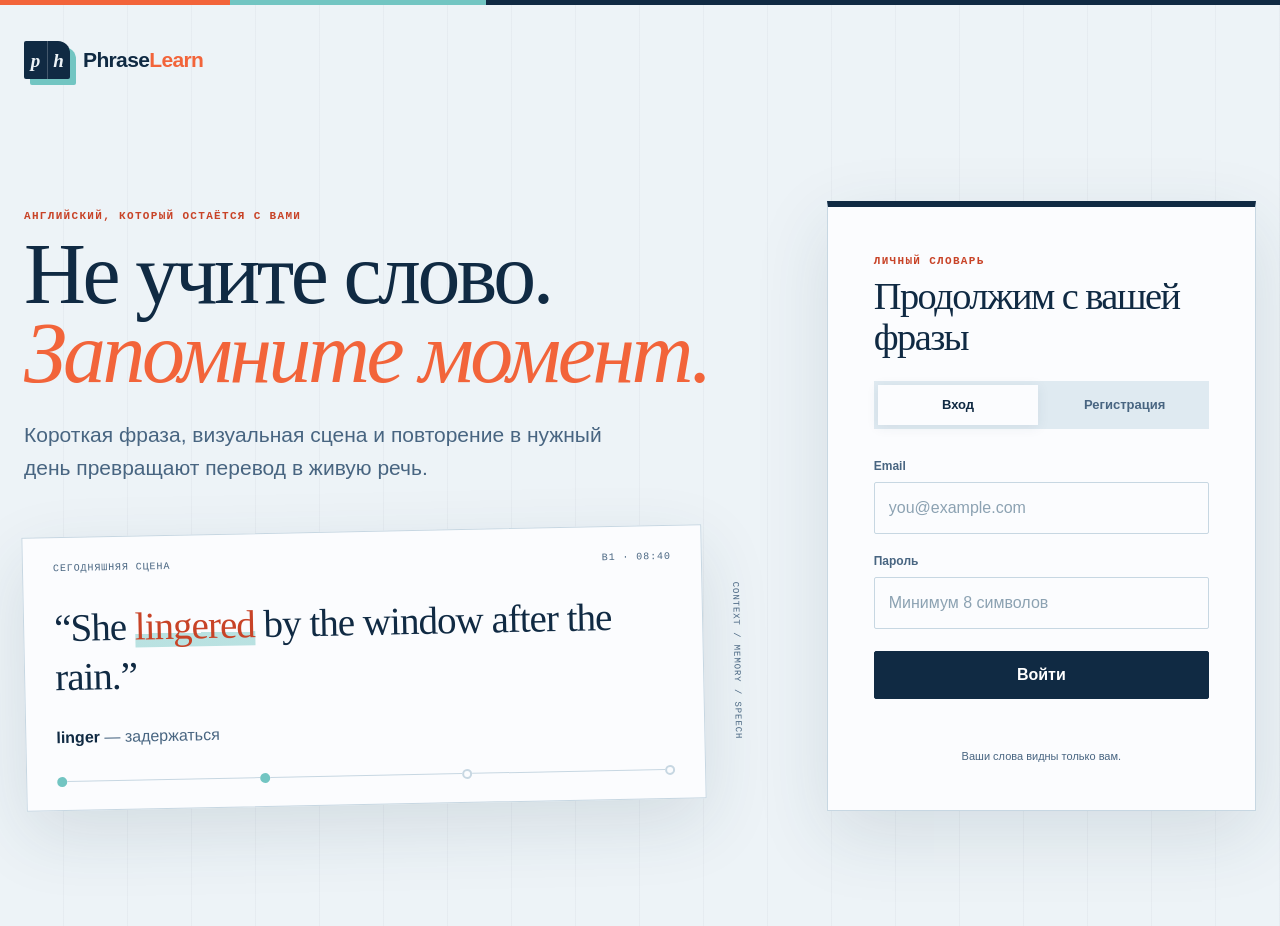
==== commit 54869ccf: "Redesign frontend experience" ====
--- a/frontend/index.html
+++ b/frontend/index.html
@@ -1,132 +1,190 @@
 <!DOCTYPE html>
 <html lang="ru">
 <head>
-<meta charset="UTF-8">
-<meta name="viewport" content="width=device-width, initial-scale=1.0">
-<title>PhraseLearn — учим слова фразами</title>
-<link rel="stylesheet" href="css/styles.css">
+  <meta charset="UTF-8">
+  <meta name="viewport" content="width=device-width, initial-scale=1.0">
+  <meta name="theme-color" content="#edf3f7">
+  <meta name="description" content="PhraseLearn помогает запоминать английские слова через короткие фразы, сцены и интервальные повторения.">
+  <title>PhraseLearn — английский в контексте</title>
+  <link rel="stylesheet" href="css/styles.css">
 </head>
 <body>
-<div class="wrap">
-  <header class="top">
-    <div class="brand"><div class="logo">📚</div> PhraseLearn</div>
-    <div class="head-right">
-      <button id="planPill" class="pill hidden">Free</button>
-      <label id="levelBox" class="levelbox hidden">Уровень
-        <select id="levelSel">
-          <option value="A1">A1 · начинающий</option>
-          <option value="A2">A2 · элементарный</option>
-          <option value="B1">B1 · средний</option>
-          <option value="B2">B2 · выше среднего</option>
-          <option value="C1">C1 · продвинутый</option>
-          <option value="C2">C2 · владение в совершенстве</option>
-        </select>
-      </label>
-      <label id="speakBox" class="speak-toggle hidden" title="Автоозвучка слова при показе ответа в тренировке">
-        <input type="checkbox" id="autoSpeak"> 🔊 Авто
-      </label>
-      <button id="logoutBtn" class="btn ghost sm hidden">Выйти</button>
-    </div>
-  </header>
+  <a class="skip-link" href="#mainContent">К основному содержанию</a>
 
-  <!-- ЭКРАН АВТОРИЗАЦИИ -->
-  <section id="authView" class="auth">
-    <div class="card">
-      <h1>Учим слова фразами</h1>
-      <p class="muted">Добавляйте английские слова — к каждому появится короткая фраза, чтобы слово запомнилось в контексте.</p>
-      <div class="tabs">
-        <div class="tab active" data-mode="login">Вход</div>
-        <div class="tab" data-mode="register">Регистрация</div>
-      </div>
-      <div class="field">
-        <label>Email</label>
-        <input id="email" type="email" placeholder="you@example.com" autocomplete="username">
-      </div>
-      <div class="field">
-        <label>Пароль</label>
-        <input id="password" type="password" placeholder="••••••••" autocomplete="current-password">
-        <div class="hint" id="pwHint">Для регистрации: минимум 8 символов, заглавная буква и цифра.</div>
-      </div>
-      <button id="authBtn" class="btn" style="width:100%">Войти</button>
-      <div class="msg" id="authMsg"></div>
-    </div>
-  </section>
-
-  <!-- ОСНОВНОЙ ЭКРАН -->
-  <section id="appView" class="hidden">
-    <div class="stats">
-      <div class="stat"><b id="stTotal">0</b><span>всего слов</span></div>
-      <div class="stat"><b id="stLearned" style="color:var(--good)">0</b><span>выучено</span></div>
-      <div class="stat"><b id="stLeft" style="color:var(--warn)">0</b><span>осталось</span></div>
-      <div class="stat"><b id="stDue" style="color:var(--accent)">0</b><span>к повтору</span></div>
-    </div>
-
-    <div class="card">
-      <div class="tabs">
-        <button class="tab active" data-tab="manual">✍️ Добавить вручную</button>
-        <button class="tab" data-tab="catalog">📚 Выбрать из каталога</button>
+  <div class="site-shell">
+    <header class="top" aria-label="Верхняя панель">
+      <div class="brand" aria-label="PhraseLearn">
+        <span class="logo" aria-hidden="true"><i>p</i><i>h</i></span>
+        <span class="brand-name">Phrase<span>Learn</span></span>
       </div>
 
-      <div id="manualPane">
-        <div class="addgrid">
-          <input id="wText" placeholder="Слово (english)">
-          <input id="wTrans" placeholder="Перевод (русский)">
-          <button id="addBtn" class="btn">Добавить</button>
+      <div class="head-right">
+        <span id="userLabel" class="user-label hidden"></span>
+        <button id="planPill" class="pill hidden" type="button">Free</button>
+        <label id="levelBox" class="levelbox hidden">
+          <span>Уровень</span>
+          <select id="levelSel" aria-label="Уровень английского">
+            <option value="A1">A1 · начинающий</option>
+            <option value="A2">A2 · элементарный</option>
+            <option value="B1">B1 · средний</option>
+            <option value="B2">B2 · выше среднего</option>
+            <option value="C1">C1 · продвинутый</option>
+            <option value="C2">C2 · свободный</option>
+          </select>
+        </label>
+        <label id="speakBox" class="speak-toggle hidden" title="Автоматически озвучивать ответ в тренировке">
+          <input type="checkbox" id="autoSpeak">
+          <span>Автозвук</span>
+        </label>
+        <button id="logoutBtn" class="btn ghost sm hidden" type="button">Выйти</button>
+      </div>
+    </header>
+
+    <main id="mainContent">
+      <section id="authView" class="auth-shell" aria-labelledby="authTitle">
+        <div class="auth-story">
+          <p class="eyebrow">Английский, который остаётся с вами</p>
+          <h1 id="authTitle">Не учите слово.<br><em>Запомните момент.</em></h1>
+          <p class="auth-lead">Короткая фраза, визуальная сцена и повторение в нужный день превращают перевод в живую речь.</p>
+
+          <figure class="phrase-ticket">
+            <figcaption>
+              <span>Сегодняшняя сцена</span>
+              <span>B1 · 08:40</span>
+            </figcaption>
+            <blockquote>“She <mark>lingered</mark> by the window after the rain.”</blockquote>
+            <div class="ticket-translation">linger <span>— задержаться</span></div>
+            <div class="ticket-route" aria-hidden="true">
+              <i class="done"></i><span></span><i class="done"></i><span></span><i></i><span></span><i></i>
+            </div>
+          </figure>
         </div>
-        <div id="previewBox" class="preview hidden"></div>
-        <div class="msg err" id="addMsg"></div>
-      </div>
 
-      <div id="catalogPane" class="hidden">
-        <div class="catalog-filters">
-          <label>Уровень
-            <select id="catLevel"></select>
+        <div class="auth-panel card">
+          <div class="auth-panel-head">
+            <span class="section-kicker">Личный словарь</span>
+            <h2>Продолжим с вашей фразы</h2>
+          </div>
+
+          <div class="tabs auth-tabs" role="tablist" aria-label="Вход или регистрация">
+            <button class="tab active" data-mode="login" type="button" role="tab" aria-selected="true">Вход</button>
+            <button class="tab" data-mode="register" type="button" role="tab" aria-selected="false">Регистрация</button>
+          </div>
+
+          <div class="field">
+            <label for="email">Email</label>
+            <input id="email" type="email" placeholder="you@example.com" autocomplete="username">
+          </div>
+          <div class="field">
+            <label for="password">Пароль</label>
+            <input id="password" type="password" placeholder="Минимум 8 символов" autocomplete="current-password">
+            <div class="hint" id="pwHint">Для регистрации нужна заглавная буква и цифра.</div>
+          </div>
+          <button id="authBtn" class="btn auth-submit" type="button">Войти</button>
+          <div class="msg" id="authMsg" role="status" aria-live="polite"></div>
+
+          <p class="privacy-note">Ваши слова видны только вам.</p>
+        </div>
+      </section>
+
+      <section id="appView" class="app-view hidden" aria-labelledby="dashboardTitle">
+        <div class="dashboard-intro">
+          <div>
+            <p class="eyebrow">Сегодняшняя практика</p>
+            <h1 id="dashboardTitle">Вернём слова<br><em>в живую речь.</em></h1>
+            <p class="dashboard-copy">Начните с того, что уже пора повторить. Остальное словарь расставит по дням.</p>
+          </div>
+          <div class="session-callout">
+            <span class="session-label">Сессия на сегодня</span>
+            <strong><span id="stDue">0</span> слов ждут повторения</strong>
+            <button id="studyBtn" class="btn study-launch" type="button">
+              <span>Начать практику</span><b aria-hidden="true">→</b>
+            </button>
+          </div>
+        </div>
+
+        <div class="stats memory-route" aria-label="Прогресс словаря">
+          <div class="stat stat-total"><i aria-hidden="true"></i><b id="stTotal">0</b><span>в словаре</span></div>
+          <div class="stat stat-learned"><i aria-hidden="true"></i><b id="stLearned">0</b><span>закреплено</span></div>
+          <div class="stat stat-left"><i aria-hidden="true"></i><b id="stLeft">0</b><span>в процессе</span></div>
+          <div class="route-caption">Маршрут памяти обновляется после каждого ответа</div>
+        </div>
+
+        <section class="composer card" aria-labelledby="addTitle">
+          <div class="section-heading">
+            <div>
+              <span class="section-kicker">Пополнить словарь</span>
+              <h2 id="addTitle">Дайте новому слову контекст</h2>
+            </div>
+            <p>Добавьте своё слово или выберите знакомую тему.</p>
+          </div>
+
+          <div class="tabs composer-tabs" role="tablist" aria-label="Способ добавления слов">
+            <button class="tab active" data-tab="manual" type="button" role="tab">Своё слово</button>
+            <button class="tab" data-tab="catalog" type="button" role="tab">Каталог по уровню</button>
+          </div>
+
+          <div id="manualPane">
+            <div class="addgrid">
+              <label><span>English</span><input id="wText" placeholder="linger" autocomplete="off"></label>
+              <label><span>Перевод</span><input id="wTrans" placeholder="задержаться" autocomplete="off"></label>
+              <button id="addBtn" class="btn" type="button">Добавить слово</button>
+            </div>
+            <div id="previewBox" class="preview hidden"></div>
+            <div class="msg err" id="addMsg" role="status" aria-live="polite"></div>
+          </div>
+
+          <div id="catalogPane" class="hidden">
+            <div class="catalog-filters">
+              <label>Уровень<select id="catLevel"></select></label>
+              <label>Тема<select id="catCategory"><option value="">Все темы</option></select></label>
+              <label class="catalog-toggle"><input type="checkbox" id="catHideAdded"><span>Скрыть добавленные</span></label>
+            </div>
+            <div id="catBody" class="catalog-body"></div>
+            <div id="catBar" class="catalog-bar hidden">
+              <span id="catCount">Выбрано: 0</span>
+              <button id="catSelectAll" class="btn ghost sm" type="button">Выбрать доступные</button>
+              <button id="catAdd" class="btn sm" type="button">Добавить выбранные</button>
+            </div>
+          </div>
+        </section>
+
+        <section class="dictionary-section" aria-labelledby="dictionaryTitle">
+          <div class="section-heading dictionary-heading">
+            <div>
+              <span class="section-kicker">Ваш материал</span>
+              <h2 id="dictionaryTitle">Словарь и фразы</h2>
+            </div>
+            <p>Сначала — слова, которым сейчас нужнее внимание.</p>
+          </div>
+          <div class="list" id="list"></div>
+        </section>
+      </section>
+
+      <section id="studyView" class="study-view hidden" aria-label="Тренировка">
+        <div class="studybar">
+          <div class="study-progress-label"><span>Практика</span><b class="count" id="studyCount">0 / 0</b></div>
+          <div class="progress"><i id="studyProgress" style="width:0%"></i></div>
+          <label class="mode-label"><span>Режим</span>
+            <select id="studyMode" class="mode-select" title="Режим тренировки">
+              <option value="describe">Описание сцены</option>
+              <option value="choice">Выбор слова</option>
+              <option value="type">Ввод слова</option>
+            </select>
           </label>
-          <label>Категория
-            <select id="catCategory"><option value="">Все категории</option></select>
-          </label>
-          <label class="catalog-toggle">
-            <input type="checkbox" id="catHideAdded"> скрыть добавленные
-          </label>
+          <button id="studyExit" class="btn ghost sm" type="button">Завершить</button>
         </div>
-        <div id="catBody" class="catalog-body"></div>
-        <div id="catBar" class="catalog-bar hidden">
-          <span id="catCount">Выбрано: 0</span>
-          <button id="catSelectAll" class="btn ghost sm">Выбрать все доступные</button>
-          <button id="catAdd" class="btn sm">Добавить выбранные</button>
-        </div>
-      </div>
-    </div>
+        <div class="card study-card" id="studyBody"></div>
+      </section>
+    </main>
+  </div>
 
-    <button id="studyBtn" class="btn" style="width:100%;margin-top:14px">▶ Учить фразы подряд</button>
+  <div class="modal-bg" id="premiumModal" role="dialog" aria-modal="true" aria-label="Подписка Premium">
+    <div class="modal" id="premiumBody"></div>
+  </div>
 
-    <div class="list" id="list"></div>
-  </section>
+  <div class="toast" id="toast" role="status" aria-live="polite"></div>
 
-  <!-- ЭКРАН УЧЁБЫ ФРАЗАМИ -->
-  <section id="studyView" class="hidden">
-    <div class="studybar">
-      <span class="count" id="studyCount">0 / 0</span>
-      <div class="progress"><i id="studyProgress" style="width:0%"></i></div>
-      <select id="studyMode" class="mode-select" title="Режим тренировки">
-        <option value="describe">🖼 Описание</option>
-        <option value="choice">🔤 Выбор</option>
-        <option value="type">✍️ Ввод</option>
-      </select>
-      <button id="studyExit" class="btn ghost sm">Выйти</button>
-    </div>
-    <div class="card study-card" id="studyBody"></div>
-  </section>
-</div>
-
-<!-- Модальное окно Premium -->
-<div class="modal-bg" id="premiumModal">
-  <div class="modal" id="premiumBody"></div>
-</div>
-
-<div class="toast" id="toast"></div>
-
-
-<script type="module" src="js/app.js"></script>
+  <script type="module" src="js/app.js"></script>
 </body>
 </html>
--- a/frontend/css/styles.css
+++ b/frontend/css/styles.css
@@ -1,244 +1,450 @@
-/* Оформление PhraseLearn. Перенесено из index.html без изменений правил. */
-
-:root{
-  --bg:#0f1220; --card:#191d31; --card2:#20263f; --line:#2c334f;
-  --text:#eef1ff; --muted:#9aa3c7; --accent:#6c8cff; --accent2:#8b6cff;
-  --good:#3ecf8e; --danger:#ff6b6b; --warn:#ffcc66;
-  --radius:16px; --shadow:0 10px 40px rgba(0,0,0,.35);
-}
-*{box-sizing:border-box}
-body{
-  margin:0; font-family:-apple-system,BlinkMacSystemFont,"Segoe UI",Roboto,Helvetica,Arial,sans-serif;
-  background:radial-gradient(1200px 600px at 80% -10%,#232a4d 0%,transparent 60%),
-             radial-gradient(1000px 500px at -10% 10%,#2a2150 0%,transparent 55%),
-             var(--bg);
-  color:var(--text); min-height:100vh; line-height:1.5;
-}
-.wrap{max-width:820px; margin:0 auto; padding:28px 18px 80px}
-header.top{display:flex; align-items:center; justify-content:space-between; gap:12px; flex-wrap:wrap; margin-bottom:26px}
-.brand{display:flex; align-items:center; gap:12px; font-weight:800; font-size:22px; letter-spacing:.3px}
-.logo{width:38px;height:38px;border-radius:11px;
-  background:linear-gradient(135deg,var(--accent),var(--accent2));
-  display:grid;place-items:center;font-size:20px;box-shadow:var(--shadow)}
-.muted{color:var(--muted)}
-.head-right{display:flex; align-items:center; gap:12px; flex-wrap:wrap; justify-content:flex-end}
-.pill{background:var(--card2); border:1px solid var(--line); color:var(--text); padding:8px 14px; border-radius:20px; font-weight:700; font-size:13px}
-.pill:hover{border-color:var(--accent)}
-.pill.premium{background:linear-gradient(135deg,var(--accent),var(--accent2)); border-color:transparent; color:#fff}
-.modal-bg{position:fixed; inset:0; background:rgba(6,8,18,.7); display:none; align-items:center; justify-content:center; padding:20px; z-index:50}
-.modal-bg.show{display:flex}
-.modal{background:var(--card); border:1px solid var(--line); border-radius:18px; max-width:440px; width:100%; padding:26px; box-shadow:var(--shadow)}
-.modal h2{margin:0 0 4px; font-size:22px}
-.modal .price{font-size:14px; color:var(--muted); margin-bottom:18px}
-.modal ul{list-style:none; padding:0; margin:0 0 22px}
-.modal li{padding:9px 0; border-bottom:1px solid var(--line); display:flex; gap:10px; align-items:baseline; font-size:15px}
-.modal li .soon{margin-left:auto; font-size:11px; color:var(--muted); border:1px solid var(--line); border-radius:20px; padding:2px 8px; white-space:nowrap}
-.modal .note{font-size:12px; color:var(--muted); margin-top:14px; text-align:center}
-/* Карточки тарифных планов */
-.plans{display:grid; gap:10px; margin:0 0 18px}
-.plan{position:relative; display:flex; align-items:center; gap:12px; text-align:left; width:100%;
-  background:var(--card2); border:1px solid var(--line); border-radius:14px; padding:14px 16px; cursor:pointer; color:var(--text)}
-.plan:hover{border-color:var(--accent)}
-.plan.best{border-color:var(--accent)}
-.plan .p-term{font-weight:700; font-size:16px}
-.plan .p-per{font-size:12px; color:var(--muted)}
-.plan .p-price{margin-left:auto; text-align:right; font-weight:800; font-size:18px; white-space:nowrap}
-.plan .p-old{display:block; font-size:12px; color:var(--muted); text-decoration:line-through; font-weight:500}
-.plan .p-badge{position:absolute; top:-9px; right:14px; font-size:11px; font-weight:700; color:#fff;
-  background:linear-gradient(135deg,var(--accent),var(--accent2)); border-radius:20px; padding:2px 9px}
-/* Форма карты */
-.cardform{display:grid; gap:12px; margin:4px 0 18px}
-.cardform label{display:block; font-size:12px; color:var(--muted); margin-bottom:5px}
-.cardform input{width:100%; background:var(--card2); border:1px solid var(--line); color:var(--text);
-  padding:11px 12px; border-radius:10px; font:inherit; font-size:15px; outline:none; letter-spacing:.4px}
-.cardform input:focus{border-color:var(--accent)}
-.cardform .row{display:flex; gap:12px}
-.cardform .row>div{flex:1}
-.card-err{color:var(--danger); font-size:13px; min-height:18px; margin:-6px 0 6px}
-.modal .back{background:none; border:none; color:var(--muted); cursor:pointer; font:inherit; font-size:13px; padding:0; margin-bottom:12px}
-.modal .back:hover{color:var(--text)}
-.levelbox{display:flex; align-items:center; gap:8px; font-size:13px; color:var(--muted)}
-.levelbox select{background:var(--card2); border:1px solid var(--line); color:var(--text);
-  padding:8px 10px; border-radius:10px; font:inherit; font-size:14px; outline:none; cursor:pointer}
-.levelbox select:focus{border-color:var(--accent)}
-button{font:inherit; cursor:pointer; border:none; border-radius:11px; transition:.15s}
-button:active{transform:translateY(1px)}
-.btn{background:linear-gradient(135deg,var(--accent),var(--accent2)); color:#fff; padding:11px 18px; font-weight:700}
-.btn:hover{filter:brightness(1.08)}
-.btn.ghost{background:transparent; border:1px solid var(--line); color:var(--text); font-weight:600}
-.btn.ghost:hover{background:var(--card2)}
-.btn.sm{padding:7px 12px; font-size:13px; border-radius:9px}
-input{
-  width:100%; background:var(--card2); border:1px solid var(--line); color:var(--text);
-  padding:12px 14px; border-radius:11px; font:inherit; outline:none
-}
-input:focus{border-color:var(--accent)}
-.card{background:var(--card); border:1px solid var(--line); border-radius:var(--radius); padding:22px; box-shadow:var(--shadow)}
-.hidden{display:none!important}
-
-/* Auth */
-.auth{max-width:420px; margin:8vh auto 0}
-.auth h1{margin:0 0 4px; font-size:26px}
-.tabs{display:flex; gap:8px; margin:18px 0}
-.tab{flex:1; text-align:center; padding:10px; border-radius:10px; background:var(--card2); border:1px solid var(--line); color:var(--muted); font-weight:600}
-.tab.active{color:#fff; background:linear-gradient(135deg,var(--accent),var(--accent2)); border-color:transparent}
-.field{margin-bottom:12px}
-.field label{display:block; font-size:13px; color:var(--muted); margin-bottom:6px}
-.msg{margin-top:12px; font-size:14px; min-height:18px}
-.msg.err{color:var(--danger)} .msg.ok{color:var(--good)}
-.hint{font-size:12px; color:var(--muted); margin-top:6px}
-
-/* Stats */
-.stats{display:grid; grid-template-columns:repeat(4,1fr); gap:12px; margin:18px 0}
-.stat{background:var(--card); border:1px solid var(--line); border-radius:14px; padding:16px; text-align:center}
-.stat b{display:block; font-size:26px}
-.stat span{font-size:13px; color:var(--muted)}
-
-/* Add form */
-.addgrid{display:grid; grid-template-columns:1fr 1fr auto; gap:10px}
-.preview{margin-top:12px; padding:12px 14px; background:var(--card2); border:1px dashed var(--line); border-radius:11px; font-size:14px}
-.preview em{color:var(--accent); font-style:normal; font-weight:600}
-
-/* Word list */
-.list{margin-top:22px; display:flex; flex-direction:column; gap:12px}
-.word{background:var(--card); border:1px solid var(--line); border-radius:14px; padding:16px 18px}
-.word.learned{border-color:var(--good); background:linear-gradient(180deg,rgba(62,207,142,.08),transparent)}
-.word .head{display:flex; align-items:baseline; gap:10px; flex-wrap:wrap}
-.word .en{font-size:19px; font-weight:800}
-.word .ru{color:var(--muted)}
-.word .badge{margin-left:auto; font-size:12px; padding:3px 9px; border-radius:20px; background:var(--card2); color:var(--muted)}
-.word.learned .badge{background:rgba(62,207,142,.15); color:var(--good)}
-.phrase{margin:10px 0 4px; font-size:15px; padding:10px 12px; background:var(--card2); border-radius:10px; border-left:3px solid var(--accent)}
-/* Вкладки «вручную / каталог» */
-.tabs{display:flex; gap:8px; margin-bottom:14px; flex-wrap:wrap}
-.tab{padding:9px 14px; border-radius:10px; background:transparent; color:var(--muted);
-     border:1px solid var(--line); font-size:14px; font-weight:600; cursor:pointer}
-.tab:hover{color:var(--text)}
-.tab.active{background:var(--card2); color:var(--accent); border-color:var(--accent)}
-
-/* Каталог готовых слов */
-.catalog-filters{display:flex; gap:12px; flex-wrap:wrap; align-items:flex-end; margin-bottom:14px}
-.catalog-filters label{display:flex; flex-direction:column; gap:5px; font-size:13px; color:var(--muted)}
-.catalog-filters select{padding:9px 10px; border-radius:10px; background:var(--card2);
-                        color:var(--text); border:1px solid var(--line); font-size:14px}
-.catalog-toggle{flex-direction:row !important; align-items:center; gap:7px;
-                padding-bottom:10px; cursor:pointer; white-space:nowrap}
-.catalog-body{min-height:90px}
-.catalog-state{text-align:center; color:var(--muted); padding:26px 10px; font-size:14px}
-.catalog-state b{display:block; color:var(--text); font-size:15px; margin-bottom:6px}
-.cat-word{display:flex; gap:11px; align-items:flex-start; padding:10px 12px; border-radius:10px;
-          border:1px solid var(--line); margin-bottom:8px; cursor:pointer; background:var(--card2)}
-.cat-word:hover:not(.added){border-color:var(--accent)}
-.cat-word.added{opacity:.55; cursor:default}
-.cat-word.picked{border-color:var(--accent); background:rgba(255,255,255,.04)}
-/* Сброс глобального input{width:100%;padding} — иначе чекбокс растягивается
-   на всю строку и выдавливает текст слова к правому краю. */
-.cat-word input[type=checkbox],
-.catalog-toggle input[type=checkbox]{
-  width:16px; height:16px; flex:0 0 16px; margin:0; padding:0; border-radius:3px;
-  accent-color:var(--accent); cursor:pointer}
-.cat-word input[type=checkbox]{margin-top:2px}
-.cat-word .cw-main{flex:1; min-width:0}
-.cat-word .cw-head{display:flex; gap:8px; align-items:baseline; flex-wrap:wrap}
-.cat-word .cw-en{font-weight:700; font-size:15px}
-.cat-word .cw-ru{color:var(--muted)}
-.cat-word .cw-tag{font-size:11px; padding:2px 7px; border-radius:20px;
-                  background:var(--card); color:var(--muted); border:1px solid var(--line)}
-.cat-word .cw-example{font-size:13px; color:var(--muted); margin-top:4px; font-style:italic}
-.cat-word .cw-status{font-size:12px; color:var(--good); white-space:nowrap; align-self:center}
-.catalog-bar{display:flex; gap:10px; align-items:center; flex-wrap:wrap;
-             padding-top:12px; border-top:1px solid var(--line); margin-top:6px}
-.catalog-bar #catCount{font-weight:700; margin-right:auto}
-.catalog-pages{display:flex; gap:8px; align-items:center; justify-content:center;
-               padding:10px 0; color:var(--muted); font-size:13px}
-.catalog-result{font-size:14px; padding:10px 12px; border-radius:10px; margin-bottom:10px;
-                background:var(--card2); border-left:3px solid var(--good)}
-.catalog-result.warn{border-left-color:var(--warn)}
-.catalog-result ul{margin:6px 0 0; padding-left:20px}
-@media (max-width:560px){
-  .catalog-filters label{flex:1 1 100%}
-  .catalog-filters select{width:100%}
-}
-
-/* Строка «миниатюра + фраза» в списке слов. */
-.phrase-row{display:flex; align-items:center; gap:10px}
-.phrase-row .phrase{flex:1; min-width:0}
-.phrase-row .thumb{width:56px; height:56px; border-radius:10px; object-fit:cover;
-                   flex-shrink:0; border:1px solid var(--line)}
-.word .actions{display:flex; gap:8px; flex-wrap:wrap; margin-top:12px}
-.progress{height:5px; background:var(--card2); border-radius:5px; overflow:hidden; margin-top:10px}
-.progress i{display:block; height:100%; background:linear-gradient(90deg,var(--accent),var(--accent2))}
-.empty{text-align:center; color:var(--muted); padding:40px 0}
-/* Study (режим учёбы фразами) */
-.studybar{display:flex; align-items:center; gap:14px; margin-bottom:18px}
-.studybar .count{font-weight:700; white-space:nowrap}
-.studybar .progress{flex:1; margin-top:0}
-.study-card{min-height:320px; display:flex; flex-direction:column; justify-content:center; align-items:center; text-align:center; gap:18px; padding:38px 26px}
-.study-card .hint{font-size:15px; color:var(--muted); text-transform:uppercase; letter-spacing:1px}
-.study-card .big-phrase{font-size:26px; font-weight:700; line-height:1.4; max-width:560px}
-.study-card .big-phrase .blank{color:var(--accent); border-bottom:2px dashed var(--accent); padding:0 6px}
-.study-card .big-phrase em{color:var(--accent); font-style:normal}
-.study-card .reveal-word{font-size:22px; font-weight:800; color:var(--accent)}
-/* Картинка-сцена: зрительная опора для запоминания фразы. */
-.scene{width:100%; max-width:320px; aspect-ratio:1/1; border-radius:14px; overflow:hidden;
-       background:var(--card2); border:1px solid var(--line); display:flex;
-       align-items:center; justify-content:center; flex-shrink:0}
-.scene img{width:100%; height:100%; object-fit:cover; display:block}
-.scene.loading{color:var(--muted); font-size:14px; animation:scenePulse 1.4s ease-in-out infinite}
-@keyframes scenePulse{0%,100%{opacity:.45} 50%{opacity:.9}}
-/* Режим описания картинки */
-.mode-select{padding:8px 10px; border-radius:10px; background:var(--card2); color:var(--text);
-             border:1px solid var(--line); font-size:14px; cursor:pointer}
-.describe-task{font-size:17px; display:flex; align-items:center; gap:10px; flex-wrap:wrap; justify-content:center}
-.describe-task b{color:var(--accent)}
-.describe-reveal{font-weight:800; color:var(--accent)}
-.describe-input{width:100%; max-width:520px; resize:vertical; font-size:17px; line-height:1.5;
-                padding:12px 14px; border-radius:12px; background:var(--card2);
-                border:1px solid var(--line); color:var(--text); font-family:inherit}
-.describe-input:focus{outline:none; border-color:var(--accent)}
-.describe-verdict{max-width:560px; font-size:16px; padding:12px 16px; border-radius:12px;
-                  background:var(--card2); border-left:3px solid var(--muted)}
-.describe-verdict.ok{border-left-color:var(--good)}
-.describe-verdict.no{border-left-color:var(--danger)}
-.describe-verdict .stars{color:var(--accent); font-size:18px; margin-right:8px; white-space:nowrap}
-.describe-your{max-width:560px; font-size:15px; color:var(--muted)}
-.describe-your i{color:var(--text); font-style:italic}
-.describe-grammar,.describe-better{max-width:560px; font-size:15px; text-align:left;
-                                   background:var(--card2); padding:10px 14px; border-radius:10px}
-.describe-grammar b,.describe-better b{color:var(--muted); font-weight:600}
-.describe-grammar ul{margin:6px 0 0; padding-left:20px}
-.describe-grammar li{margin:3px 0}
-.study-type{display:flex; gap:12px; width:100%; max-width:520px; margin-top:6px}
-.study-type input{flex:1; width:auto; min-width:0; text-align:center; font-size:18px; font-weight:700}
-.study-type .btn{flex-shrink:0}
-.type-answer{font-size:17px} .type-answer b{color:var(--accent)}
-.type-answer.ok b{color:var(--good)} .type-answer.no b{color:var(--danger)}
-.phrase-ru{font-size:16px; color:var(--text); max-width:560px}
-.phrase-ru b{color:var(--muted); font-weight:600}
-.study-options{display:grid; grid-template-columns:1fr 1fr; gap:12px; width:100%; max-width:520px; margin-top:6px}
-.opt{padding:16px; font-size:18px; font-weight:700; background:var(--card2); border:1px solid var(--line); color:var(--text)}
-.opt:hover:not(:disabled){border-color:var(--accent)}
-.opt:disabled{cursor:default}
-.opt.correct{background:rgba(62,207,142,.18); border-color:var(--good); color:var(--good)}
-.opt.wrong{background:rgba(255,107,107,.15); border-color:var(--danger); color:var(--danger)}
-.study-feedback{font-size:16px; font-weight:700; margin-top:4px}
-.study-feedback.ok{color:var(--good)} .study-feedback.no{color:var(--danger)}
-.study-actions{display:flex; gap:10px; flex-wrap:wrap; justify-content:center; margin-top:16px}
-@media(max-width:560px){ .study-options{grid-template-columns:1fr} }
-.study-done{text-align:center; padding:50px 20px}
-.study-done .big{font-size:48px; margin-bottom:10px}
-.toast{position:fixed; bottom:22px; left:50%; transform:translateX(-50%);
-  background:var(--card2); border:1px solid var(--line); padding:12px 20px; border-radius:12px;
-  box-shadow:var(--shadow); opacity:0; transition:.25s; pointer-events:none}
-.toast.show{opacity:1}
-/* Кнопка-динамик озвучки + активное (проигрывается) состояние */
-.speak-btn{display:inline-flex; align-items:center; justify-content:center; width:26px; height:26px; padding:0;
-  background:var(--card2); border:1px solid var(--line); border-radius:8px; cursor:pointer; font-size:13px;
-  line-height:1; vertical-align:middle; color:var(--text)}
-.speak-btn:hover{border-color:var(--accent)}
-.speak-btn.playing{border-color:var(--accent); color:var(--accent); animation:speakPulse .7s ease-in-out infinite}
-@keyframes speakPulse{0%,100%{transform:scale(1); opacity:1} 50%{transform:scale(1.18); opacity:.6}}
-.speak-toggle{display:flex; align-items:center; gap:6px; font-size:13px; color:var(--muted); cursor:pointer; user-select:none; white-space:nowrap; flex-shrink:0}
-/* Сброс глобального input{width:100%;padding} для чекбокса — иначе он растягивается на всю ширину */
-.speak-toggle input{width:auto; margin:0; padding:0; border-radius:0; accent-color:var(--accent)}
-@media(max-width:560px){ .addgrid{grid-template-columns:1fr} .stats{grid-template-columns:repeat(2,1fr)} }
+:root {
+  --paper: #edf3f7;
+  --paper-deep: #dfeaf1;
+  --surface: #fbfcfe;
+  --surface-blue: #e5f1f5;
+  --ink: #102a43;
+  --ink-soft: #486581;
+  --line: #c7d7e2;
+  --signal: #f2643a;
+  --signal-dark: #c84327;
+  --aqua: #72c5c2;
+  --good: #24745f;
+  --danger: #b43d3d;
+  --warn: #a76813;
+  --display: "Iowan Old Style", "Palatino Linotype", "Book Antiqua", Palatino, Georgia, serif;
+  --body: "Avenir Next", Avenir, "Segoe UI", Helvetica, Arial, sans-serif;
+  --utility: "SFMono-Regular", Consolas, "Liberation Mono", monospace;
+  --shadow: 0 24px 70px rgba(33, 65, 84, .12);
+  --radius: 6px;
+}
+
+* { box-sizing: border-box; }
+
+html { scroll-behavior: smooth; }
+
+body {
+  margin: 0;
+  min-height: 100vh;
+  color: var(--ink);
+  background:
+    linear-gradient(90deg, transparent 0, transparent calc(100% - 1px), rgba(16, 42, 67, .035) calc(100% - 1px)) 0 0 / 64px 64px,
+    var(--paper);
+  font-family: var(--body);
+  line-height: 1.5;
+  -webkit-font-smoothing: antialiased;
+}
+
+body::before {
+  content: "";
+  position: fixed;
+  inset: 0 0 auto;
+  height: 5px;
+  background: linear-gradient(90deg, var(--signal) 0 18%, var(--aqua) 18% 38%, var(--ink) 38% 100%);
+  z-index: 100;
+}
+
+button, input, select, textarea { font: inherit; }
+button { color: inherit; }
+button, select { cursor: pointer; }
+
+button:focus-visible,
+input:focus-visible,
+select:focus-visible,
+textarea:focus-visible,
+a:focus-visible {
+  outline: 3px solid rgba(242, 100, 58, .35);
+  outline-offset: 3px;
+}
+
+.skip-link {
+  position: fixed;
+  top: 12px;
+  left: 12px;
+  z-index: 200;
+  transform: translateY(-160%);
+  padding: 10px 14px;
+  color: #fff;
+  background: var(--ink);
+}
+.skip-link:focus { transform: translateY(0); }
+
+.site-shell { width: min(1240px, calc(100% - 48px)); margin: 0 auto; padding: 28px 0 80px; }
+.top {
+  display: flex;
+  align-items: center;
+  justify-content: space-between;
+  gap: 24px;
+  min-height: 64px;
+  margin-bottom: clamp(34px, 6vw, 74px);
+}
+
+.brand { display: inline-flex; align-items: center; gap: 13px; flex: 0 0 auto; }
+.logo {
+  position: relative;
+  display: grid;
+  grid-template-columns: 1fr 1fr;
+  width: 46px;
+  height: 38px;
+  color: var(--paper);
+  background: var(--ink);
+  border-radius: 2px 12px 2px 2px;
+  box-shadow: 6px 6px 0 var(--aqua);
+  overflow: hidden;
+}
+.logo::after { content: ""; position: absolute; top: 0; bottom: 0; left: 50%; width: 1px; background: rgba(255,255,255,.22); }
+.logo i { display: grid; place-items: center; font: italic 700 19px/1 var(--display); }
+.brand-name { font-size: 21px; font-weight: 760; letter-spacing: -.03em; }
+.brand-name span { color: var(--signal); }
+
+.head-right { display: flex; align-items: center; justify-content: flex-end; gap: 10px; flex-wrap: wrap; }
+.user-label { max-width: 180px; color: var(--ink-soft); font-size: 12px; overflow: hidden; text-overflow: ellipsis; white-space: nowrap; }
+.hidden { display: none !important; }
+
+.eyebrow,
+.section-kicker,
+.session-label,
+.study-progress-label > span,
+.mode-label > span {
+  margin: 0 0 12px;
+  color: var(--signal-dark);
+  font-family: var(--utility);
+  font-size: 11px;
+  font-weight: 700;
+  letter-spacing: .12em;
+  text-transform: uppercase;
+}
+
+h1, h2, h3, p { margin-top: 0; }
+h1, h2 { font-family: var(--display); font-weight: 500; letter-spacing: -.04em; }
+h1 em, h2 em { color: var(--signal); font-weight: inherit; }
+
+.auth-shell {
+  display: grid;
+  grid-template-columns: minmax(0, 1.24fr) minmax(340px, .76fr);
+  gap: clamp(46px, 8vw, 120px);
+  align-items: center;
+  min-height: calc(100vh - 220px);
+}
+.auth-story { min-width: 0; }
+.auth-story h1, .dashboard-intro h1 {
+  margin-bottom: 24px;
+  font-size: clamp(52px, 6.7vw, 94px);
+  line-height: .92;
+}
+.auth-lead, .dashboard-copy {
+  max-width: 610px;
+  color: var(--ink-soft);
+  font-size: clamp(17px, 2vw, 21px);
+  line-height: 1.6;
+}
+
+.phrase-ticket {
+  position: relative;
+  max-width: 680px;
+  margin: 46px 0 0;
+  padding: 26px 30px 23px;
+  color: var(--ink);
+  background: var(--surface);
+  border: 1px solid var(--line);
+  box-shadow: var(--shadow);
+  transform: rotate(-1.15deg);
+}
+.phrase-ticket::after {
+  content: "context / memory / speech";
+  position: absolute;
+  right: -38px;
+  top: 50%;
+  color: var(--ink-soft);
+  font: 9px/1 var(--utility);
+  letter-spacing: .1em;
+  text-transform: uppercase;
+  transform: rotate(90deg) translateX(50%);
+  transform-origin: right top;
+}
+.phrase-ticket figcaption { display: flex; justify-content: space-between; gap: 20px; color: var(--ink-soft); font: 10px/1 var(--utility); letter-spacing: .09em; text-transform: uppercase; }
+.phrase-ticket blockquote { margin: 30px 0 24px; font: 500 clamp(24px, 3.2vw, 39px)/1.25 var(--display); letter-spacing: -.025em; }
+.phrase-ticket mark { color: var(--signal-dark); background: linear-gradient(transparent 68%, rgba(114,197,194,.48) 68%); }
+.ticket-translation { font-weight: 750; }
+.ticket-translation span { color: var(--ink-soft); font-weight: 500; }
+.ticket-route { display: grid; grid-template-columns: 10px 1fr 10px 1fr 10px 1fr 10px; align-items: center; margin-top: 27px; }
+.ticket-route i { width: 10px; height: 10px; border: 2px solid var(--line); border-radius: 50%; background: var(--surface); }
+.ticket-route i.done { border-color: var(--aqua); background: var(--aqua); }
+.ticket-route span { height: 1px; background: var(--line); }
+
+.card { background: var(--surface); border: 1px solid var(--line); box-shadow: var(--shadow); }
+.auth-panel { padding: clamp(28px, 4vw, 46px); border-top: 6px solid var(--ink); }
+.auth-panel-head h2 { margin-bottom: 24px; font-size: clamp(28px, 3vw, 40px); line-height: 1.05; }
+.auth-panel .section-kicker { display: block; }
+.tabs { display: flex; gap: 6px; }
+.auth-tabs { margin-bottom: 28px; padding: 4px; background: var(--paper-deep); }
+.tab { flex: 1; padding: 10px 13px; color: var(--ink-soft); background: transparent; border: 0; font-size: 13px; font-weight: 700; }
+.tab.active { color: var(--ink); background: var(--surface); box-shadow: 0 2px 12px rgba(33,65,84,.08); }
+
+.field { margin-bottom: 18px; }
+.field label, .addgrid label > span, .cardform label { display: block; margin-bottom: 7px; color: var(--ink-soft); font-size: 12px; font-weight: 700; }
+input, select, textarea {
+  width: 100%;
+  color: var(--ink);
+  background: transparent;
+  border: 1px solid var(--line);
+  border-radius: 2px;
+  outline: 0;
+}
+input { padding: 13px 14px; }
+input::placeholder, textarea::placeholder { color: #8ca2b2; }
+input:focus, select:focus, textarea:focus { border-color: var(--ink); box-shadow: inset 0 -2px var(--aqua); }
+.hint { margin-top: 7px; color: var(--ink-soft); font-size: 12px; }
+.msg { min-height: 20px; margin-top: 12px; font-size: 13px; }
+.msg.err { color: var(--danger); }
+.msg.ok { color: var(--good); }
+.privacy-note { margin: 17px 0 0; color: var(--ink-soft); font-size: 11px; text-align: center; }
+
+.btn {
+  display: inline-flex;
+  align-items: center;
+  justify-content: center;
+  gap: 12px;
+  min-height: 44px;
+  padding: 11px 18px;
+  color: #fff;
+  background: var(--ink);
+  border: 1px solid var(--ink);
+  border-radius: 2px;
+  font-weight: 750;
+  transition: background .16s ease, color .16s ease, border-color .16s ease, transform .16s ease;
+}
+.btn:hover { background: var(--signal); border-color: var(--signal); }
+.btn:active { transform: translateY(1px); }
+.btn.ghost { color: var(--ink); background: transparent; border-color: var(--line); }
+.btn.ghost:hover { color: var(--surface); background: var(--ink); border-color: var(--ink); }
+.btn.sm { min-height: 34px; padding: 7px 11px; font-size: 12px; }
+.btn:disabled { cursor: not-allowed; opacity: .42; }
+.auth-submit { width: 100%; margin-top: 4px; }
+
+.pill { min-height: 34px; padding: 7px 11px; color: var(--ink); background: transparent; border: 1px solid var(--ink); border-radius: 999px; font-size: 11px; font-weight: 800; }
+.pill:hover, .pill.premium { color: #fff; background: var(--signal); border-color: var(--signal); }
+.levelbox { display: flex; align-items: center; gap: 7px; color: var(--ink-soft); font-size: 11px; font-weight: 700; }
+.levelbox select, .mode-select { width: auto; padding: 8px 30px 8px 10px; color: var(--ink); background: var(--surface); border: 1px solid var(--line); }
+.speak-toggle { display: inline-flex; align-items: center; gap: 7px; color: var(--ink-soft); font-size: 11px; font-weight: 700; cursor: pointer; }
+.speak-toggle input, .catalog-toggle input, .cat-word input[type="checkbox"] { width: 15px; height: 15px; margin: 0; padding: 0; accent-color: var(--signal); }
+
+.app-view { max-width: 1100px; margin: 0 auto; }
+.dashboard-intro { display: grid; grid-template-columns: 1fr 330px; gap: clamp(30px, 8vw, 90px); align-items: end; }
+.dashboard-intro h1 { margin-bottom: 20px; font-size: clamp(50px, 7.3vw, 88px); }
+.dashboard-copy { max-width: 690px; margin-bottom: 0; }
+.session-callout { padding: 24px 0 0 28px; border-left: 1px solid var(--line); }
+.session-label { display: block; margin-bottom: 10px; }
+.session-callout strong { display: block; margin-bottom: 22px; font: 500 23px/1.25 var(--display); }
+.session-callout strong span { color: var(--signal-dark); font-size: 42px; }
+.study-launch { width: 100%; justify-content: space-between; background: var(--signal); border-color: var(--signal); }
+.study-launch:hover { background: var(--ink); border-color: var(--ink); }
+.study-launch b { font-size: 20px; font-weight: 400; }
+
+.memory-route {
+  position: relative;
+  display: grid;
+  grid-template-columns: repeat(3, 1fr);
+  gap: 0;
+  margin: 58px 0 30px;
+  padding: 26px 0 34px;
+  border-top: 1px solid var(--line);
+  border-bottom: 1px solid var(--line);
+}
+.memory-route::before { content: ""; position: absolute; left: 8%; right: 8%; top: 45px; height: 2px; background: var(--line); }
+.stat { position: relative; display: grid; grid-template-columns: 40px auto; grid-template-rows: auto auto; align-items: center; justify-content: center; column-gap: 13px; z-index: 1; }
+.stat i { grid-row: 1 / 3; width: 18px; height: 18px; background: var(--surface); border: 4px solid var(--aqua); border-radius: 50%; box-shadow: 0 0 0 8px var(--paper); }
+.stat-learned i { background: var(--aqua); }
+.stat-left i { border-color: var(--signal); }
+.stat b { font: 500 33px/1 var(--display); }
+.stat span { color: var(--ink-soft); font-size: 11px; }
+.route-caption { position: absolute; right: 0; bottom: 5px; color: var(--ink-soft); font: 9px/1 var(--utility); letter-spacing: .04em; }
+
+.composer { margin-top: 30px; padding: clamp(26px, 4vw, 42px); }
+.section-heading { display: flex; align-items: end; justify-content: space-between; gap: 32px; margin-bottom: 27px; }
+.section-heading h2 { margin: 4px 0 0; font-size: clamp(29px, 4vw, 43px); line-height: 1.05; }
+.section-heading p { max-width: 330px; margin-bottom: 2px; color: var(--ink-soft); font-size: 13px; }
+.section-kicker { display: block; margin-bottom: 7px; }
+.composer-tabs { margin-bottom: 25px; border-bottom: 1px solid var(--line); }
+.composer-tabs .tab { flex: 0 0 auto; padding: 10px 2px 11px; margin-right: 24px; background: transparent; box-shadow: none; border-bottom: 3px solid transparent; }
+.composer-tabs .tab.active { color: var(--signal-dark); border-bottom-color: var(--signal); }
+
+.addgrid { display: grid; grid-template-columns: 1fr 1fr auto; gap: 12px; align-items: end; }
+.addgrid .btn { min-height: 48px; }
+.preview { margin-top: 15px; padding: 14px 17px; color: var(--ink-soft); background: var(--surface-blue); border-left: 3px solid var(--aqua); font-size: 13px; }
+.preview em, .phrase em { color: var(--signal-dark); font-style: normal; font-weight: 800; }
+
+.catalog-filters { display: grid; grid-template-columns: 1fr 1.5fr auto; gap: 12px; align-items: end; margin-bottom: 20px; }
+.catalog-filters label { display: grid; gap: 6px; color: var(--ink-soft); font-size: 12px; font-weight: 700; }
+.catalog-filters select { padding: 11px 32px 11px 12px; background: var(--surface); }
+.catalog-toggle { display: flex !important; grid-auto-flow: column; justify-content: start; align-items: center; min-height: 44px; padding: 0 5px; white-space: nowrap; cursor: pointer; }
+.catalog-body { min-height: 90px; }
+.catalog-state, .empty { padding: 42px 16px; color: var(--ink-soft); text-align: center; }
+.catalog-state b { display: block; margin-bottom: 6px; color: var(--ink); }
+.cat-word { display: flex; gap: 13px; align-items: flex-start; margin-bottom: 8px; padding: 14px 15px; background: var(--paper); border: 1px solid transparent; cursor: pointer; transition: border-color .15s ease, transform .15s ease; }
+.cat-word:hover:not(.added) { border-color: var(--aqua); transform: translateX(2px); }
+.cat-word.picked { border-color: var(--signal); background: #fff3ee; }
+.cat-word.added { opacity: .55; cursor: default; }
+.cat-word input[type="checkbox"] { flex: 0 0 15px; margin-top: 3px; }
+.cw-main { flex: 1; min-width: 0; }
+.cw-head { display: flex; align-items: baseline; gap: 8px; flex-wrap: wrap; }
+.cw-en { font-weight: 800; }
+.cw-ru, .cw-example { color: var(--ink-soft); }
+.cw-example { margin-top: 4px; font: italic 14px/1.4 var(--display); }
+.cw-tag { padding: 2px 6px; color: var(--ink-soft); border: 1px solid var(--line); font: 9px/1.2 var(--utility); text-transform: uppercase; }
+.cw-status { align-self: center; color: var(--good); font-size: 11px; white-space: nowrap; }
+.catalog-bar { display: flex; align-items: center; gap: 9px; margin-top: 16px; padding-top: 16px; border-top: 1px solid var(--line); }
+.catalog-bar #catCount { margin-right: auto; font-weight: 800; }
+.catalog-pages { display: flex; align-items: center; justify-content: center; gap: 10px; padding: 14px 0 5px; color: var(--ink-soft); font-size: 11px; }
+.catalog-result { margin-bottom: 10px; padding: 11px 13px; color: var(--good); background: #e6f4ef; border-left: 3px solid var(--good); font-size: 12px; }
+.catalog-result.warn { color: var(--warn); background: #fff4df; border-left-color: var(--warn); }
+.catalog-result ul { margin: 6px 0 0; padding-left: 18px; }
+
+.dictionary-section { margin-top: clamp(58px, 8vw, 92px); }
+.dictionary-heading { padding-bottom: 21px; border-bottom: 1px solid var(--ink); }
+.list { display: grid; grid-template-columns: repeat(2, minmax(0, 1fr)); gap: 14px; }
+.word { position: relative; display: flex; flex-direction: column; min-height: 240px; padding: 23px; background: var(--surface); border: 1px solid var(--line); transition: transform .16s ease, box-shadow .16s ease; }
+.word:hover { transform: translateY(-2px); box-shadow: 0 18px 40px rgba(33,65,84,.1); }
+.word.learned { border-top: 4px solid var(--aqua); }
+.word .head { display: flex; align-items: center; gap: 8px; flex-wrap: wrap; }
+.word .en { font: 600 27px/1.1 var(--display); letter-spacing: -.025em; }
+.word .ru { color: var(--ink-soft); font-size: 13px; }
+.word .badge { margin-left: auto; padding: 4px 7px; color: var(--ink-soft); background: var(--paper); font: 9px/1.2 var(--utility); text-transform: uppercase; }
+.word.learned .badge { color: var(--good); background: #e6f4ef; }
+.phrase-row { display: flex; align-items: stretch; gap: 12px; margin-top: 21px; }
+.phrase { flex: 1; min-width: 0; padding: 13px 14px; color: var(--ink-soft); background: var(--surface-blue); border-left: 3px solid var(--aqua); font: 500 15px/1.45 var(--display); }
+.phrase-row .thumb { width: 68px; min-height: 68px; object-fit: cover; filter: saturate(.82) contrast(1.03); }
+.word > .progress { margin-top: auto; }
+.word .actions { display: flex; align-items: center; gap: 6px; flex-wrap: wrap; margin-top: 14px; padding-top: 14px; border-top: 1px solid var(--line); }
+.word .actions .btn { min-height: 32px; }
+
+.progress { height: 4px; overflow: hidden; background: var(--paper-deep); }
+.progress i { display: block; height: 100%; background: var(--signal); transition: width .35s ease; }
+
+.speak-btn { display: inline-grid; place-items: center; width: 27px; height: 27px; padding: 0; color: var(--ink-soft); background: transparent; border: 1px solid var(--line); border-radius: 50%; font-size: 12px; }
+.speak-btn:hover, .speak-btn.playing { color: #fff; background: var(--signal); border-color: var(--signal); }
+.speak-btn.playing { animation: speakPulse .8s ease-in-out infinite; }
+@keyframes speakPulse { 50% { transform: scale(1.1); } }
+
+.study-view { max-width: 1120px; margin: 0 auto; }
+.studybar { display: grid; grid-template-columns: auto 1fr auto auto; gap: 20px; align-items: center; margin-bottom: 20px; }
+.study-progress-label { display: grid; }
+.study-progress-label > span { margin: 0; }
+.study-progress-label .count { font: 500 25px/1.1 var(--display); }
+.studybar .progress { min-width: 120px; }
+.mode-label { display: grid; gap: 3px; }
+.mode-label > span { margin: 0; }
+.study-card { display: grid; grid-template-columns: minmax(260px, .8fr) minmax(0, 1.2fr); grid-auto-flow: row; align-items: center; gap: 18px 42px; min-height: 580px; padding: clamp(26px, 5vw, 60px); overflow: hidden; }
+.study-card > *:not(.scene) { grid-column: 2; margin-left: auto; margin-right: auto; }
+.study-card:not(:has(.scene)) > * { grid-column: 1 / -1; }
+.study-card .scene { grid-column: 1; grid-row: 1 / span 10; align-self: stretch; width: 100%; min-height: 420px; overflow: hidden; background: var(--paper-deep); }
+.scene img { width: 100%; height: 100%; object-fit: cover; display: block; }
+.scene.loading { display: grid; place-items: center; color: var(--ink-soft); font: 11px/1 var(--utility); letter-spacing: .08em; text-transform: uppercase; animation: scenePulse 1.5s ease-in-out infinite; }
+@keyframes scenePulse { 50% { opacity: .55; } }
+.study-card .hint { color: var(--signal-dark); font: 10px/1 var(--utility); letter-spacing: .12em; text-transform: uppercase; }
+.big-phrase { max-width: 560px; font: 500 clamp(27px, 4vw, 43px)/1.2 var(--display); text-align: center; letter-spacing: -.025em; }
+.big-phrase .blank { padding: 0 6px; color: var(--signal); border-bottom: 2px solid var(--signal); }
+.big-phrase em, .reveal-word, .describe-reveal { color: var(--signal-dark); font-style: normal; }
+.study-options { display: grid; grid-template-columns: 1fr 1fr; gap: 9px; width: 100%; max-width: 520px; }
+.opt { min-height: 52px; padding: 12px; color: var(--ink); background: var(--paper); border: 1px solid var(--line); font-weight: 750; }
+.opt:hover:not(:disabled) { color: #fff; background: var(--ink); border-color: var(--ink); }
+.opt.correct { color: var(--good); background: #e6f4ef; border-color: var(--good); }
+.opt.wrong { color: var(--danger); background: #fbe9e9; border-color: var(--danger); }
+.study-type { display: flex; gap: 9px; width: 100%; max-width: 520px; }
+.study-type input { min-width: 0; text-align: center; font-size: 18px; font-weight: 750; }
+.study-actions { display: flex; justify-content: center; gap: 9px; flex-wrap: wrap; }
+.study-feedback, .type-answer { font-weight: 750; text-align: center; }
+.study-feedback.ok, .type-answer.ok b { color: var(--good); }
+.study-feedback.no, .type-answer.no b { color: var(--danger); }
+.phrase-ru, .describe-task, .describe-your { max-width: 560px; color: var(--ink-soft); text-align: center; }
+.describe-input { width: 100%; max-width: 560px; min-height: 110px; padding: 14px; resize: vertical; }
+.describe-verdict { max-width: 560px; padding: 15px; color: var(--ink); background: var(--paper); border-left: 4px solid var(--line); text-align: center; }
+.describe-verdict.ok { border-left-color: var(--good); }
+.describe-verdict.no { border-left-color: var(--danger); }
+.describe-verdict .stars { color: var(--signal-dark); white-space: nowrap; }
+.describe-grammar, .describe-better { width: 100%; max-width: 560px; padding: 13px 15px; background: var(--surface-blue); font-size: 13px; }
+.describe-grammar ul { margin: 6px 0 0; padding-left: 18px; }
+.study-done { grid-column: 1 / -1 !important; text-align: center; }
+.study-done .big { width: 72px; height: 72px; margin: 0 auto 18px; color: #fff; background: var(--aqua); border-radius: 50%; font-size: 0; }
+.study-done .big::after { content: "✓"; font: 42px/72px var(--body); }
+
+.modal-bg { position: fixed; inset: 0; display: none; place-items: center; padding: 20px; background: rgba(16,42,67,.68); backdrop-filter: blur(5px); z-index: 50; }
+.modal-bg.show { display: grid; }
+.modal { width: min(480px, 100%); max-height: calc(100vh - 40px); overflow-y: auto; padding: 34px; background: var(--surface); border-top: 6px solid var(--signal); box-shadow: var(--shadow); }
+.modal h2 { margin-bottom: 4px; font-size: 34px; }
+.modal .price { margin-bottom: 20px; color: var(--ink-soft); font-size: 13px; }
+.modal ul { margin: 0 0 22px; padding: 0; list-style: none; }
+.modal li { display: flex; gap: 8px; align-items: baseline; padding: 9px 0; border-bottom: 1px solid var(--line); font-size: 13px; }
+.modal .soon { margin-left: auto; color: var(--ink-soft); font: 9px/1 var(--utility); text-transform: uppercase; }
+.modal .note { margin-top: 13px; color: var(--ink-soft); font-size: 11px; text-align: center; }
+.plans { display: grid; gap: 8px; margin-bottom: 20px; }
+.plan { position: relative; display: flex; align-items: center; gap: 12px; width: 100%; padding: 15px; color: var(--ink); background: var(--paper); border: 1px solid transparent; text-align: left; }
+.plan:hover, .plan.best { border-color: var(--signal); }
+.p-term { font-weight: 800; }
+.p-per, .p-old { color: var(--ink-soft); font-size: 11px; }
+.p-price { margin-left: auto; font: 600 20px/1 var(--display); text-align: right; }
+.p-old { display: block; text-decoration: line-through; }
+.p-badge { position: absolute; top: -7px; right: 12px; padding: 2px 7px; color: #fff; background: var(--signal); font: 9px/1.2 var(--utility); }
+.cardform { display: grid; gap: 12px; margin: 10px 0 18px; }
+.cardform .row { display: grid; grid-template-columns: 1fr 1fr; gap: 12px; }
+.card-err { min-height: 18px; margin-bottom: 9px; color: var(--danger); font-size: 12px; }
+.modal .back { padding: 0; color: var(--ink-soft); background: transparent; border: 0; font-size: 12px; }
+
+.toast { position: fixed; left: 50%; bottom: 24px; z-index: 90; min-width: 220px; padding: 12px 18px; color: #fff; background: var(--ink); box-shadow: var(--shadow); text-align: center; opacity: 0; transform: translate(-50%, 20px); pointer-events: none; transition: .2s ease; }
+.toast.show { opacity: 1; transform: translate(-50%, 0); }
+
+@media (max-width: 900px) {
+  .auth-shell { grid-template-columns: 1fr; min-height: 0; }
+  .auth-story { max-width: 760px; }
+  .auth-panel { width: min(520px, 100%); }
+  .dashboard-intro { grid-template-columns: 1fr; }
+  .session-callout { display: grid; grid-template-columns: 1fr auto; gap: 8px 20px; align-items: center; padding: 20px 0 0; border-top: 1px solid var(--line); border-left: 0; }
+  .session-callout .session-label { grid-column: 1; margin: 0; }
+  .session-callout strong { grid-column: 1; margin: 0; }
+  .study-launch { grid-column: 2; grid-row: 1 / 3; width: auto; }
+  .list { grid-template-columns: 1fr; }
+  .study-card { grid-template-columns: 1fr; }
+  .study-card > *:not(.scene), .study-card .scene { grid-column: 1; }
+  .study-card .scene { grid-row: auto; min-height: 0; max-width: 520px; aspect-ratio: 4 / 3; justify-self: center; }
+}
+
+@media (max-width: 680px) {
+  .site-shell { width: min(100% - 28px, 1240px); padding-top: 20px; }
+  .top { align-items: flex-start; margin-bottom: 42px; }
+  .head-right { max-width: 70%; }
+  .user-label, .speak-toggle span, .levelbox > span { display: none; }
+  .auth-story h1, .dashboard-intro h1 { font-size: clamp(45px, 14vw, 66px); }
+  .phrase-ticket { margin-top: 32px; padding: 21px; transform: none; }
+  .phrase-ticket::after { display: none; }
+  .auth-shell { gap: 42px; }
+  .auth-panel { padding: 26px 20px; }
+  .session-callout { grid-template-columns: 1fr; }
+  .study-launch { grid-column: 1; grid-row: auto; }
+  .memory-route { grid-template-columns: 1fr; gap: 18px; padding-left: 8px; }
+  .memory-route::before { top: 41px; bottom: 46px; left: 25px; right: auto; width: 2px; height: auto; }
+  .stat { justify-content: start; grid-template-columns: 36px auto; }
+  .stat i { box-shadow: 0 0 0 6px var(--paper); }
+  .route-caption { left: 8px; right: auto; }
+  .section-heading { display: block; }
+  .section-heading p { margin-top: 14px; }
+  .composer { padding: 25px 18px; }
+  .composer-tabs { overflow-x: auto; }
+  .composer-tabs .tab { flex: 0 0 auto; white-space: nowrap; }
+  .addgrid, .catalog-filters { grid-template-columns: 1fr; }
+  .catalog-toggle { min-height: 30px; }
+  .catalog-bar { align-items: stretch; }
+  .catalog-bar #catCount { width: 100%; }
+  .word { min-height: 0; padding: 18px; }
+  .word .badge { width: 100%; margin-left: 0; }
+  .word .actions .btn { flex: 1 1 auto; }
+  .studybar { grid-template-columns: auto 1fr; gap: 12px; }
+  .studybar .mode-label { grid-column: 1 / 2; }
+  .studybar #studyExit { grid-column: 2; justify-self: end; }
+  .study-card { min-height: 520px; padding: 24px 17px; }
+  .study-options { grid-template-columns: 1fr; }
+  .study-type { flex-direction: column; }
+}
+
+@media (prefers-reduced-motion: reduce) {
+  *, *::before, *::after { scroll-behavior: auto !important; animation-duration: .001ms !important; animation-iteration-count: 1 !important; transition-duration: .001ms !important; }
+}
